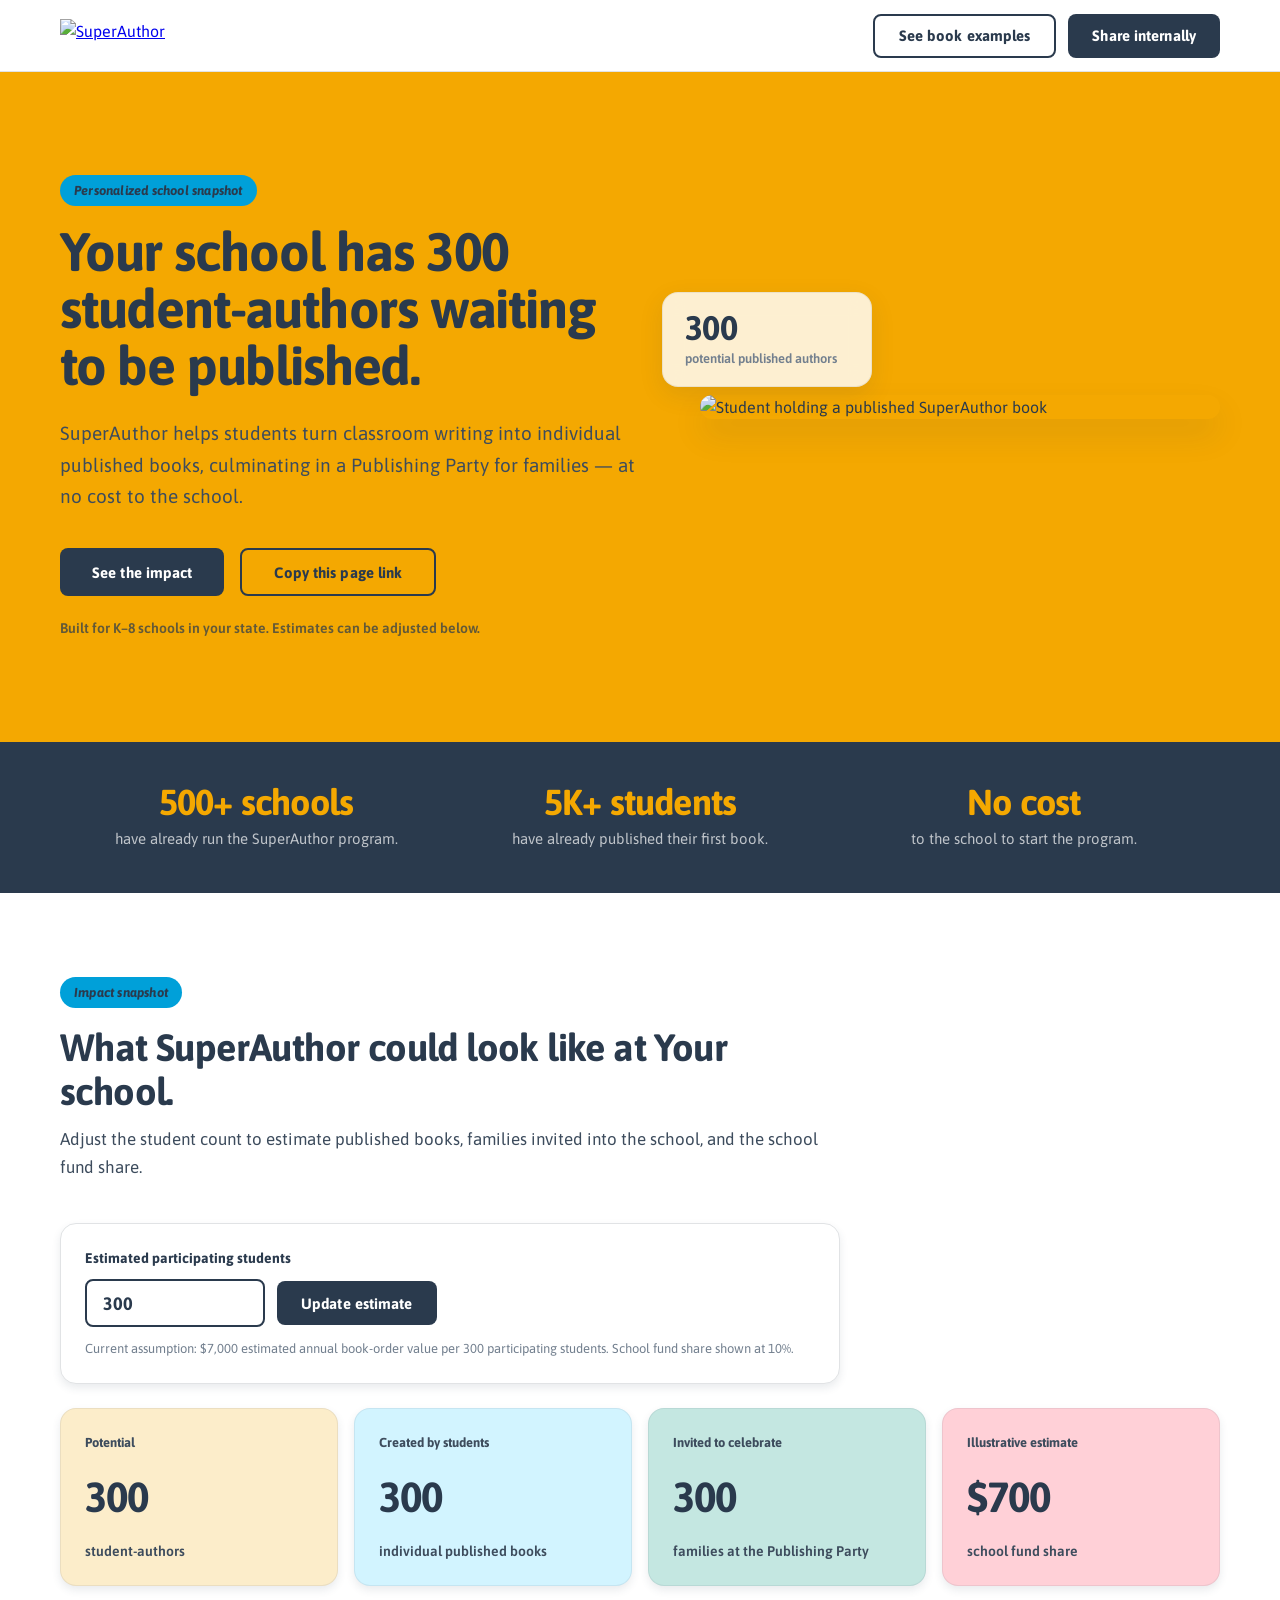
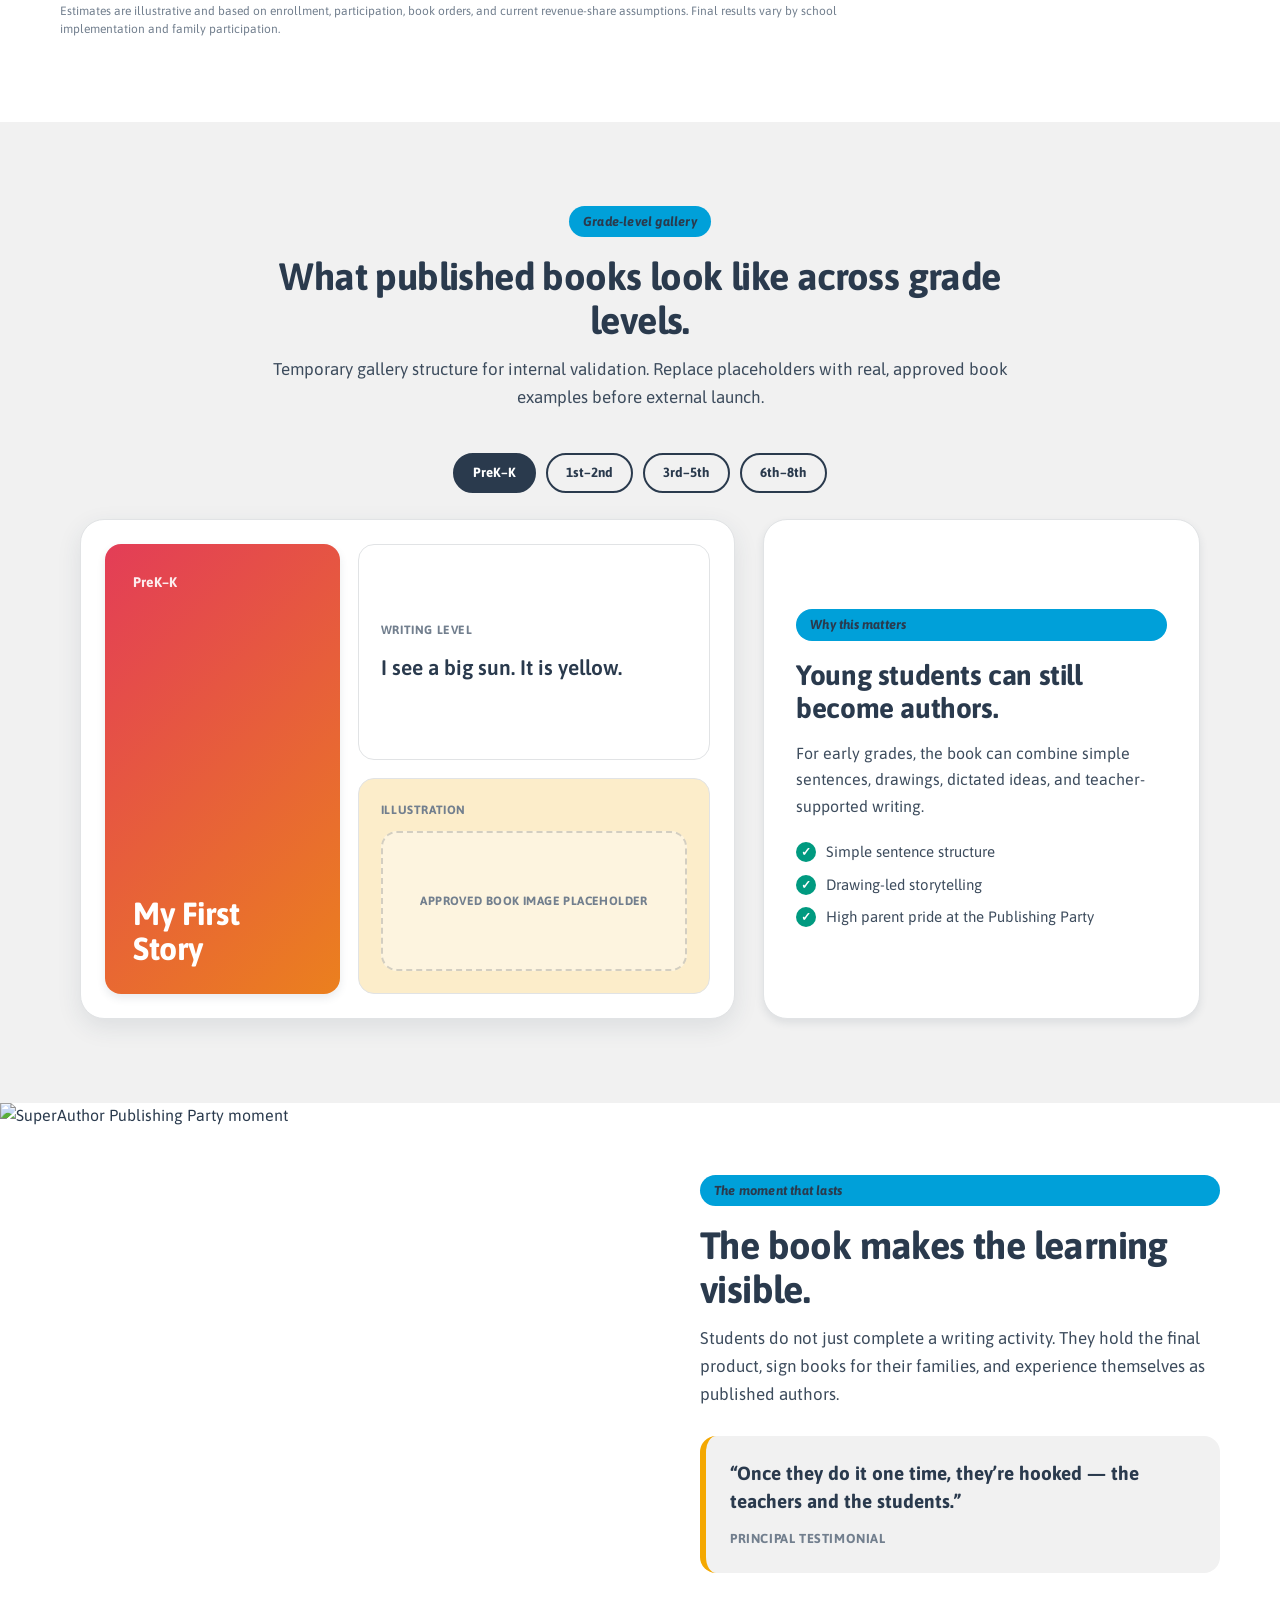
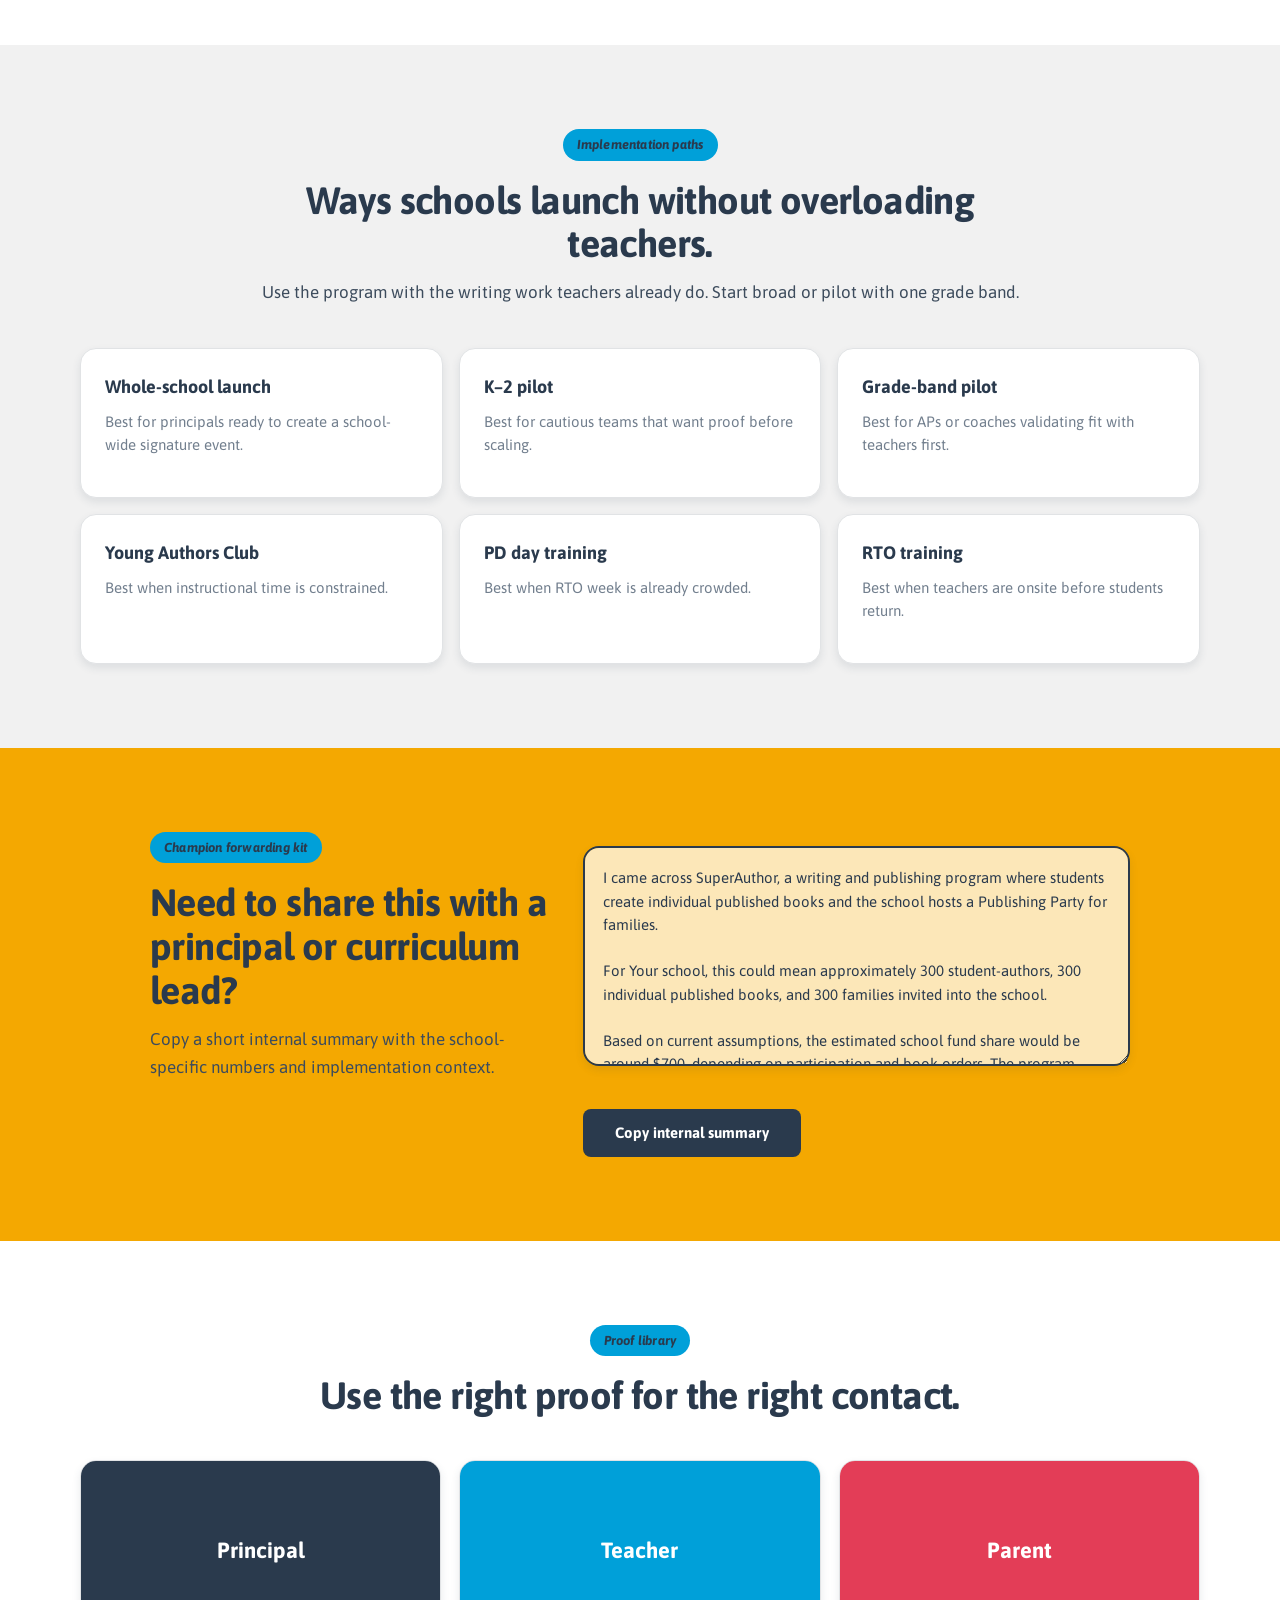
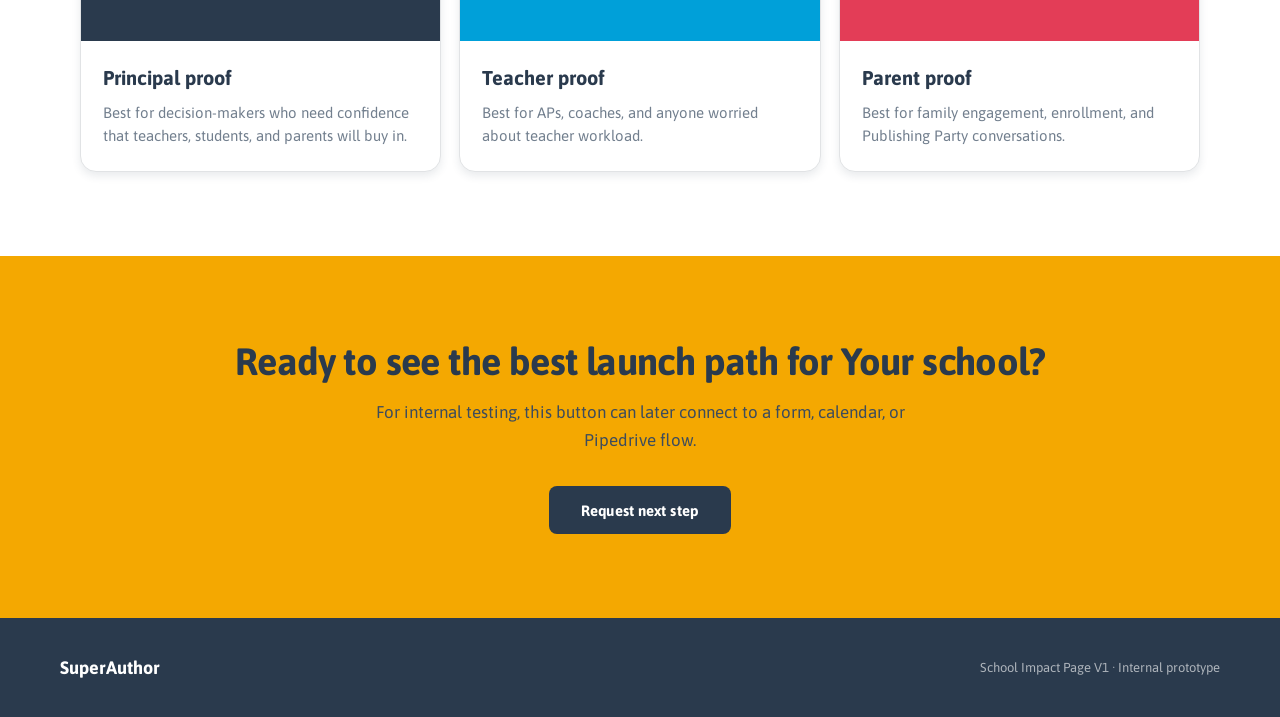
==== index.html @ 6a80d80e "Add files via upload" ====
<!DOCTYPE html>
<html lang="en">
<head>
  <meta charset="UTF-8" />
  <meta name="viewport" content="width=device-width, initial-scale=1.0" />
  <title>SuperAuthor School Impact Page</title>
  <meta name="description" content="A personalized SuperAuthor impact snapshot for schools." />
  <link rel="preconnect" href="https://fonts.googleapis.com">
  <link rel="preconnect" href="https://fonts.gstatic.com" crossorigin>
  <link href="https://fonts.googleapis.com/css2?family=Asap:ital,wght@0,400;0,500;0,600;0,700;1,600&display=swap" rel="stylesheet">
  <link rel="stylesheet" href="styles.css" />
</head>
<body>
  <header class="nav">
    <a class="nav-brand" href="https://superauthor.com" aria-label="SuperAuthor home">
      <img class="nav-logo" src="https://superauthor.com/wp-content/themes/superauthor-site/assets/images/logo-header.svg" alt="SuperAuthor" />
    </a>
    <div class="nav-actions">
      <button class="btn btn-secondary" type="button" data-scroll-target="#grade-gallery">See book examples</button>
      <button class="btn btn-primary" type="button" data-scroll-target="#copy-summary">Share internally</button>
    </div>
  </header>

  <main>
    <section class="hero hero-yellow">
      <div class="hero-copy">
        <div class="eyebrow">Personalized school snapshot</div>
        <h1><span data-school-name>Your school</span> has <span data-student-authors>300</span> student-authors waiting to be published.</h1>
        <p class="hero-sub">SuperAuthor helps students turn classroom writing into individual published books, culminating in a Publishing Party for families — at no cost to the school.</p>
        <div class="hero-ctas">
          <button class="btn btn-primary btn-large" type="button" data-scroll-target="#impact">See the impact</button>
          <button class="btn btn-secondary btn-large" type="button" data-copy-link>Copy this page link</button>
        </div>
        <p class="microcopy">Built for <span data-grade-band>K–8</span> schools in <span data-state>your state</span>. Estimates can be adjusted below.</p>
      </div>
      <div class="hero-visual">
        <img src="https://superauthor.com/wp-content/uploads/2026/04/image_hero_tlp1.png" alt="Student holding a published SuperAuthor book" />
        <div class="floating-card">
          <span class="floating-number" data-student-authors>300</span>
          <span class="floating-label">potential published authors</span>
        </div>
      </div>
    </section>

    <section class="band-dark">
      <div class="band-grid">
        <div>
          <div class="band-number">500+ schools</div>
          <p>have already run the SuperAuthor program.</p>
        </div>
        <div>
          <div class="band-number">5K+ students</div>
          <p>have already published their first book.</p>
        </div>
        <div>
          <div class="band-number">No cost</div>
          <p>to the school to start the program.</p>
        </div>
      </div>
    </section>

    <section id="impact" class="section section-white">
      <div class="section-head">
        <div class="eyebrow">Impact snapshot</div>
        <h2>What SuperAuthor could look like at <span data-school-name>Your school</span>.</h2>
        <p>Adjust the student count to estimate published books, families invited into the school, and the school fund share.</p>
      </div>

      <div class="calculator-panel">
        <label for="studentsInput">Estimated participating students</label>
        <div class="input-row">
          <input id="studentsInput" type="number" min="1" max="5000" step="1" value="300" inputmode="numeric" />
          <button class="btn btn-primary" type="button" data-recalculate>Update estimate</button>
        </div>
        <p class="assumption">Current assumption: $7,000 estimated annual book-order value per 300 participating students. School fund share shown at 10%.</p>
      </div>

      <div class="impact-grid">
        <article class="metric-card metric-yellow">
          <span class="metric-kicker">Potential</span>
          <strong data-student-authors>300</strong>
          <span>student-authors</span>
        </article>
        <article class="metric-card metric-blue">
          <span class="metric-kicker">Created by students</span>
          <strong data-books-created>300</strong>
          <span>individual published books</span>
        </article>
        <article class="metric-card metric-green">
          <span class="metric-kicker">Invited to celebrate</span>
          <strong data-families>300</strong>
          <span>families at the Publishing Party</span>
        </article>
        <article class="metric-card metric-pink">
          <span class="metric-kicker">Illustrative estimate</span>
          <strong data-school-share>$700</strong>
          <span>school fund share</span>
        </article>
      </div>

      <p class="disclaimer">Estimates are illustrative and based on enrollment, participation, book orders, and current revenue-share assumptions. Final results vary by school implementation and family participation.</p>
    </section>

    <section id="grade-gallery" class="section section-grey">
      <div class="section-head narrow">
        <div class="eyebrow">Grade-level gallery</div>
        <h2>What published books look like across grade levels.</h2>
        <p>Temporary gallery structure for internal validation. Replace placeholders with real, approved book examples before external launch.</p>
      </div>

      <div class="gallery-tabs" role="tablist" aria-label="Book examples by grade band">
        <button class="tab is-active" type="button" data-grade-tab="prek">PreK–K</button>
        <button class="tab" type="button" data-grade-tab="g12">1st–2nd</button>
        <button class="tab" type="button" data-grade-tab="g35">3rd–5th</button>
        <button class="tab" type="button" data-grade-tab="g68">6th–8th</button>
      </div>

      <div class="book-stage">
        <div class="book-preview">
          <div class="book-cover" data-book-cover>
            <span data-book-grade>PreK–K</span>
            <strong data-book-title>My First Story</strong>
          </div>
          <div class="book-pages">
            <div class="book-page">
              <span class="page-label">Writing level</span>
              <p data-book-copy>I see a big sun. It is yellow.</p>
            </div>
            <div class="book-page illustration-page">
              <span class="page-label">Illustration</span>
              <div class="drawing-placeholder"></div>
            </div>
          </div>
        </div>
        <div class="book-notes">
          <div class="eyebrow">Why this matters</div>
          <h3 data-book-heading>Young students can still become authors.</h3>
          <p data-book-description>For early grades, the book can combine simple sentences, drawings, dictated ideas, and teacher-supported writing.</p>
          <ul class="check-list" data-book-bullets>
            <li>Simple sentence structure</li>
            <li>Drawing-led storytelling</li>
            <li>High parent pride at the Publishing Party</li>
          </ul>
        </div>
      </div>
    </section>

    <section class="section section-white split-proof">
      <div class="proof-image">
        <img src="https://superauthor.com/wp-content/uploads/2026/04/image_section_the-moment-that-lasts_t-lp1.png" alt="SuperAuthor Publishing Party moment" />
      </div>
      <div class="proof-copy">
        <div class="eyebrow">The moment that lasts</div>
        <h2>The book makes the learning visible.</h2>
        <p>Students do not just complete a writing activity. They hold the final product, sign books for their families, and experience themselves as published authors.</p>
        <div class="quote-card">
          <p>“Once they do it one time, they’re hooked — the teachers and the students.”</p>
          <span>Principal testimonial</span>
        </div>
      </div>
    </section>

    <section class="section section-grey">
      <div class="section-head narrow">
        <div class="eyebrow">Implementation paths</div>
        <h2>Ways schools launch without overloading teachers.</h2>
        <p>Use the program with the writing work teachers already do. Start broad or pilot with one grade band.</p>
      </div>
      <div class="path-grid">
        <article class="path-card">
          <strong>Whole-school launch</strong>
          <p>Best for principals ready to create a school-wide signature event.</p>
        </article>
        <article class="path-card">
          <strong>K–2 pilot</strong>
          <p>Best for cautious teams that want proof before scaling.</p>
        </article>
        <article class="path-card">
          <strong>Grade-band pilot</strong>
          <p>Best for APs or coaches validating fit with teachers first.</p>
        </article>
        <article class="path-card">
          <strong>Young Authors Club</strong>
          <p>Best when instructional time is constrained.</p>
        </article>
        <article class="path-card">
          <strong>PD day training</strong>
          <p>Best when RTO week is already crowded.</p>
        </article>
        <article class="path-card">
          <strong>RTO training</strong>
          <p>Best when teachers are onsite before students return.</p>
        </article>
      </div>
    </section>

    <section id="copy-summary" class="section section-yellow">
      <div class="copy-box">
        <div>
          <div class="eyebrow eyebrow-blue">Champion forwarding kit</div>
          <h2>Need to share this with a principal or curriculum lead?</h2>
          <p>Copy a short internal summary with the school-specific numbers and implementation context.</p>
        </div>
        <textarea id="summaryText" readonly></textarea>
        <div class="copy-actions">
          <button class="btn btn-primary btn-large" type="button" data-copy-summary>Copy internal summary</button>
          <span class="copy-feedback" aria-live="polite"></span>
        </div>
      </div>
    </section>

    <section class="section section-white proof-library">
      <div class="section-head narrow">
        <div class="eyebrow">Proof library</div>
        <h2>Use the right proof for the right contact.</h2>
      </div>
      <div class="proof-grid">
        <article class="proof-card">
          <div class="video-placeholder principal">Principal</div>
          <h3>Principal proof</h3>
          <p>Best for decision-makers who need confidence that teachers, students, and parents will buy in.</p>
        </article>
        <article class="proof-card">
          <div class="video-placeholder teacher">Teacher</div>
          <h3>Teacher proof</h3>
          <p>Best for APs, coaches, and anyone worried about teacher workload.</p>
        </article>
        <article class="proof-card">
          <div class="video-placeholder parent">Parent</div>
          <h3>Parent proof</h3>
          <p>Best for family engagement, enrollment, and Publishing Party conversations.</p>
        </article>
      </div>
    </section>

    <section class="final-cta">
      <h2>Ready to see the best launch path for <span data-school-name>your school</span>?</h2>
      <p>For internal testing, this button can later connect to a form, calendar, or Pipedrive flow.</p>
      <button class="btn btn-primary btn-large" type="button" data-placeholder-cta>Request next step</button>
    </section>
  </main>

  <footer class="footer">
    <span>SuperAuthor</span>
    <span>School Impact Page V1 · Internal prototype</span>
  </footer>

  <script src="script.js"></script>
</body>
</html>
---- styles.css ----
:root{
  --yellow:#F4A801;
  --yellow-ds:#F7AB00;
  --yellow-100:#FCEDCA;
  --blue:#00A0D9;
  --blue-ds:#00A3DE;
  --blue-100:#D2F4FF;
  --pink:#E33D57;
  --pink-100:#FFD0D7;
  --orange:#EB801E;
  --orange-100:#FFE4CC;
  --green:#009A80;
  --green-100:#C4E7E1;
  --ink:#2A3A4D;
  --ink-900:#3D4C5D;
  --muted:#727F8E;
  --line:#E1E3E5;
  --soft:#F1F1F1;
  --white:#FFFFFF;
  --shadow-1:0 4px 8px rgba(42,58,77,.10);
  --shadow-2:0 8px 24px rgba(42,58,77,.10);
  --shadow-3:0 16px 32px rgba(42,58,77,.10);
  --radius-sm:8px;
  --radius-md:16px;
  --radius-lg:24px;
}

*{box-sizing:border-box;margin:0;padding:0}
html{scroll-behavior:smooth}
body{font-family:'Asap',sans-serif;color:var(--ink);background:var(--white);line-height:1.5}
button,input,textarea{font-family:inherit}
img{max-width:100%;display:block}

.nav{height:72px;background:var(--white);border-bottom:1px solid var(--line);display:flex;align-items:center;justify-content:space-between;padding:0 60px;position:sticky;top:0;z-index:50}
.nav-logo{height:34px;width:auto}
.nav-actions{display:flex;gap:12px;align-items:center}

.btn{height:44px;padding:0 24px;border-radius:var(--radius-sm);border:none;font-size:15px;font-weight:700;cursor:pointer;transition:.16s ease;white-space:nowrap;letter-spacing:.1px}
.btn-primary{background:var(--ink);color:var(--white)}
.btn-primary:hover{background:var(--ink-900);transform:translateY(-1px)}
.btn-secondary{background:transparent;color:var(--ink);border:2px solid var(--ink)}
.btn-secondary:hover{background:rgba(42,58,77,.08);transform:translateY(-1px)}
.btn-large{height:48px;padding:0 32px}

.hero{min-height:670px;display:grid;grid-template-columns:1.05fr .95fr;align-items:center;gap:40px;padding:72px 60px;position:relative;overflow:hidden}
.hero-yellow{background:var(--yellow)}
.hero-copy{max-width:680px;position:relative;z-index:2}
.eyebrow{display:inline-block;background:var(--blue);color:var(--ink);padding:6px 14px;border-radius:999px;font-style:italic;font-weight:700;font-size:13px;letter-spacing:.2px;margin-bottom:18px}
.eyebrow-blue{background:var(--blue)}
.hero h1{font-size:54px;font-weight:700;line-height:1.05;letter-spacing:-1.2px;margin-bottom:24px;max-width:720px}
.hero-sub{font-size:19px;line-height:1.65;color:var(--ink-900);max-width:600px;margin-bottom:36px}
.hero-ctas{display:flex;gap:16px;flex-wrap:wrap;margin-bottom:22px}
.microcopy{font-size:14px;color:rgba(42,58,77,.72);font-weight:600}
.hero-visual{position:relative;justify-self:end;width:100%;max-width:520px}
.hero-visual img{border-radius:var(--radius-lg);box-shadow:var(--shadow-3);object-fit:cover;width:100%;max-height:560px}
.floating-card{position:absolute;left:-38px;bottom:32px;background:rgba(255,255,255,.82);backdrop-filter:blur(10px);border:1px solid rgba(42,58,77,.08);box-shadow:var(--shadow-2);border-radius:var(--radius-md);padding:18px 22px;display:flex;flex-direction:column;min-width:210px}
.floating-number{font-size:34px;line-height:1;font-weight:700;color:var(--ink);letter-spacing:-.6px}
.floating-label{font-size:13px;font-weight:600;color:var(--muted);margin-top:4px}

.band-dark{background:var(--ink);padding:42px 60px;color:var(--white)}
.band-grid{display:grid;grid-template-columns:repeat(3,1fr);gap:32px;max-width:1120px;margin:0 auto;text-align:center}
.band-number{font-size:36px;line-height:1;font-weight:700;color:var(--yellow);letter-spacing:-.8px;margin-bottom:8px}
.band-grid p{color:rgba(255,255,255,.7);font-size:15px}

.section{padding:84px 60px}
.section-white{background:var(--white)}
.section-grey{background:var(--soft)}
.section-yellow{background:var(--yellow)}
.section-head{max-width:760px;margin-bottom:42px}
.section-head.narrow{text-align:center;margin:0 auto 42px}
.section-head h2,.proof-copy h2,.copy-box h2,.final-cta h2{font-size:38px;line-height:1.15;letter-spacing:-.6px;color:var(--ink);margin-bottom:12px}
.section-head p,.proof-copy p,.copy-box p,.final-cta p{font-size:17px;line-height:1.65;color:var(--ink-900)}

.calculator-panel{background:var(--white);border:1px solid var(--line);border-radius:var(--radius-md);box-shadow:var(--shadow-1);padding:24px;margin-bottom:24px;max-width:780px}
.calculator-panel label{font-weight:700;font-size:14px;color:var(--ink);display:block;margin-bottom:10px}
.input-row{display:flex;gap:12px;align-items:center;flex-wrap:wrap}
.input-row input{height:48px;border:2px solid var(--ink);border-radius:var(--radius-sm);font-size:18px;font-weight:700;color:var(--ink);padding:0 16px;width:180px;background:var(--white)}
.assumption{font-size:13px;color:var(--muted);margin-top:12px;line-height:1.5}

.impact-grid{display:grid;grid-template-columns:repeat(4,1fr);gap:16px}
.metric-card{border-radius:var(--radius-md);padding:24px;min-height:178px;display:flex;flex-direction:column;justify-content:space-between;box-shadow:var(--shadow-1);border:1px solid rgba(42,58,77,.08)}
.metric-yellow{background:var(--yellow-100)}
.metric-blue{background:var(--blue-100)}
.metric-green{background:var(--green-100)}
.metric-pink{background:var(--pink-100)}
.metric-kicker{font-size:13px;color:var(--ink-900);font-weight:700}
.metric-card strong{font-size:42px;line-height:1;font-weight:700;color:var(--ink);letter-spacing:-1px}
.metric-card span:last-child{font-size:14px;color:var(--ink-900);font-weight:600;line-height:1.35}
.disclaimer{font-size:12px;color:var(--muted);margin-top:16px;max-width:820px;line-height:1.5}

.gallery-tabs{display:flex;justify-content:center;gap:10px;flex-wrap:wrap;margin-bottom:26px}
.tab{height:40px;border-radius:999px;border:2px solid var(--ink);background:transparent;color:var(--ink);padding:0 18px;font-weight:700;cursor:pointer;transition:.16s ease}
.tab.is-active,.tab:hover{background:var(--ink);color:var(--white)}
.book-stage{display:grid;grid-template-columns:1.2fr .8fr;gap:28px;max-width:1120px;margin:0 auto;align-items:stretch}
.book-preview{background:var(--white);border:1px solid var(--line);border-radius:var(--radius-lg);box-shadow:var(--shadow-2);padding:24px;display:grid;grid-template-columns:.8fr 1.2fr;gap:18px;min-height:420px}
.book-cover{border-radius:var(--radius-md);background:linear-gradient(135deg,var(--pink),var(--orange));color:var(--white);padding:28px;display:flex;flex-direction:column;justify-content:space-between;box-shadow:var(--shadow-1);min-height:360px}
.book-cover span{font-weight:700;font-size:14px;opacity:.9}
.book-cover strong{font-size:32px;line-height:1.1;letter-spacing:-.5px;max-width:180px}
.book-pages{display:grid;grid-template-rows:1fr 1fr;gap:18px}
.book-page{border:1px solid var(--line);border-radius:var(--radius-md);padding:22px;background:#fff;display:flex;flex-direction:column;justify-content:center}
.page-label{font-size:12px;font-weight:700;color:var(--muted);text-transform:uppercase;letter-spacing:.6px;margin-bottom:12px}
.book-page p{font-size:21px;line-height:1.55;color:var(--ink);font-weight:600}
.illustration-page{background:var(--yellow-100)}
.drawing-placeholder{height:140px;border:2px dashed rgba(42,58,77,.2);border-radius:var(--radius-md);background:rgba(255,255,255,.4);position:relative}
.drawing-placeholder::before{content:"approved book image placeholder";position:absolute;inset:0;display:flex;align-items:center;justify-content:center;text-align:center;color:var(--muted);font-size:12px;font-weight:700;text-transform:uppercase;letter-spacing:.4px}
.book-notes{background:var(--white);border:1px solid var(--line);border-radius:var(--radius-lg);box-shadow:var(--shadow-1);padding:32px;display:flex;flex-direction:column;justify-content:center}
.book-notes h3{font-size:28px;line-height:1.2;margin-bottom:14px;color:var(--ink);letter-spacing:-.4px}
.book-notes p{font-size:16px;color:var(--ink-900);line-height:1.65;margin-bottom:22px}
.check-list{list-style:none;display:flex;flex-direction:column;gap:10px}
.check-list li{font-size:15px;color:var(--ink-900);display:flex;gap:10px;align-items:flex-start}
.check-list li::before{content:"✓";width:20px;height:20px;border-radius:50%;background:var(--green);color:var(--white);display:inline-flex;align-items:center;justify-content:center;font-size:12px;font-weight:700;flex:0 0 20px;margin-top:1px}

.split-proof{display:grid;grid-template-columns:1fr 1fr;gap:0;padding:0;align-items:stretch}
.proof-image img{height:100%;width:100%;object-fit:cover;min-height:460px}
.proof-copy{padding:72px 60px;display:flex;flex-direction:column;justify-content:center;background:var(--white)}
.quote-card{margin-top:28px;background:var(--soft);border-left:6px solid var(--yellow);border-radius:var(--radius-md);padding:24px}
.quote-card p{font-size:19px;font-weight:700;color:var(--ink);line-height:1.45;margin-bottom:10px}
.quote-card span{font-size:13px;color:var(--muted);font-weight:700;text-transform:uppercase;letter-spacing:.6px}

.path-grid{display:grid;grid-template-columns:repeat(3,1fr);gap:16px;max-width:1120px;margin:0 auto}
.path-card{background:var(--white);border:1px solid var(--line);border-radius:var(--radius-md);box-shadow:var(--shadow-1);padding:24px;min-height:150px}
.path-card strong{font-size:18px;color:var(--ink);display:block;margin-bottom:10px}
.path-card p{font-size:15px;color:var(--muted);line-height:1.55}

.copy-box{max-width:980px;margin:0 auto;display:grid;grid-template-columns:.85fr 1.15fr;gap:28px;align-items:center}
.copy-box textarea{width:100%;height:220px;resize:vertical;border:2px solid var(--ink);border-radius:var(--radius-md);padding:18px;font-size:15px;line-height:1.55;color:var(--ink);background:rgba(255,255,255,.72);box-shadow:var(--shadow-1)}
.copy-actions{grid-column:2;display:flex;align-items:center;gap:14px}
.copy-feedback{font-size:14px;font-weight:700;color:var(--ink)}

.proof-grid{display:grid;grid-template-columns:repeat(3,1fr);gap:18px;max-width:1120px;margin:0 auto}
.proof-card{background:var(--white);border:1px solid var(--line);border-radius:var(--radius-md);box-shadow:var(--shadow-1);overflow:hidden}
.video-placeholder{height:180px;display:flex;align-items:center;justify-content:center;font-size:22px;font-weight:700;color:var(--white)}
.video-placeholder.principal{background:var(--ink)}
.video-placeholder.teacher{background:var(--blue)}
.video-placeholder.parent{background:var(--pink)}
.proof-card h3{font-size:20px;margin:22px 22px 8px;color:var(--ink)}
.proof-card p{font-size:15px;color:var(--muted);line-height:1.55;margin:0 22px 24px}

.final-cta{text-align:center;background:var(--yellow);padding:84px 60px}
.final-cta h2{max-width:820px;margin:0 auto 14px}
.final-cta p{max-width:560px;margin:0 auto 32px}
.footer{background:var(--ink);color:var(--white);display:flex;align-items:center;justify-content:space-between;padding:36px 60px;font-size:13px;color:rgba(255,255,255,.62)}
.footer span:first-child{font-size:18px;font-weight:700;color:var(--white)}

@media (max-width:980px){
  .nav{padding:0 22px;height:auto;min-height:68px;gap:14px}
  .nav-actions{display:none}
  .hero{grid-template-columns:1fr;padding:48px 22px;gap:34px;min-height:auto}
  .hero h1{font-size:40px}
  .hero-sub{font-size:17px}
  .hero-visual{justify-self:start;max-width:none}
  .floating-card{left:16px;right:16px;bottom:16px;min-width:0}
  .band-grid,.impact-grid,.book-stage,.split-proof,.path-grid,.copy-box,.proof-grid{grid-template-columns:1fr}
  .section{padding:60px 22px}
  .section-head h2,.proof-copy h2,.copy-box h2,.final-cta h2{font-size:30px}
  .book-preview{grid-template-columns:1fr;min-height:auto}
  .book-cover{min-height:260px}
  .proof-copy{padding:56px 22px}
  .copy-actions{grid-column:1}
  .footer{padding:28px 22px;flex-direction:column;gap:8px;align-items:flex-start}
}

@media (max-width:520px){
  .hero h1{font-size:34px}
  .hero-ctas,.input-row{flex-direction:column;align-items:stretch}
  .btn,.input-row input{width:100%}
  .metric-card strong{font-size:36px}
  .book-page p{font-size:18px}
}
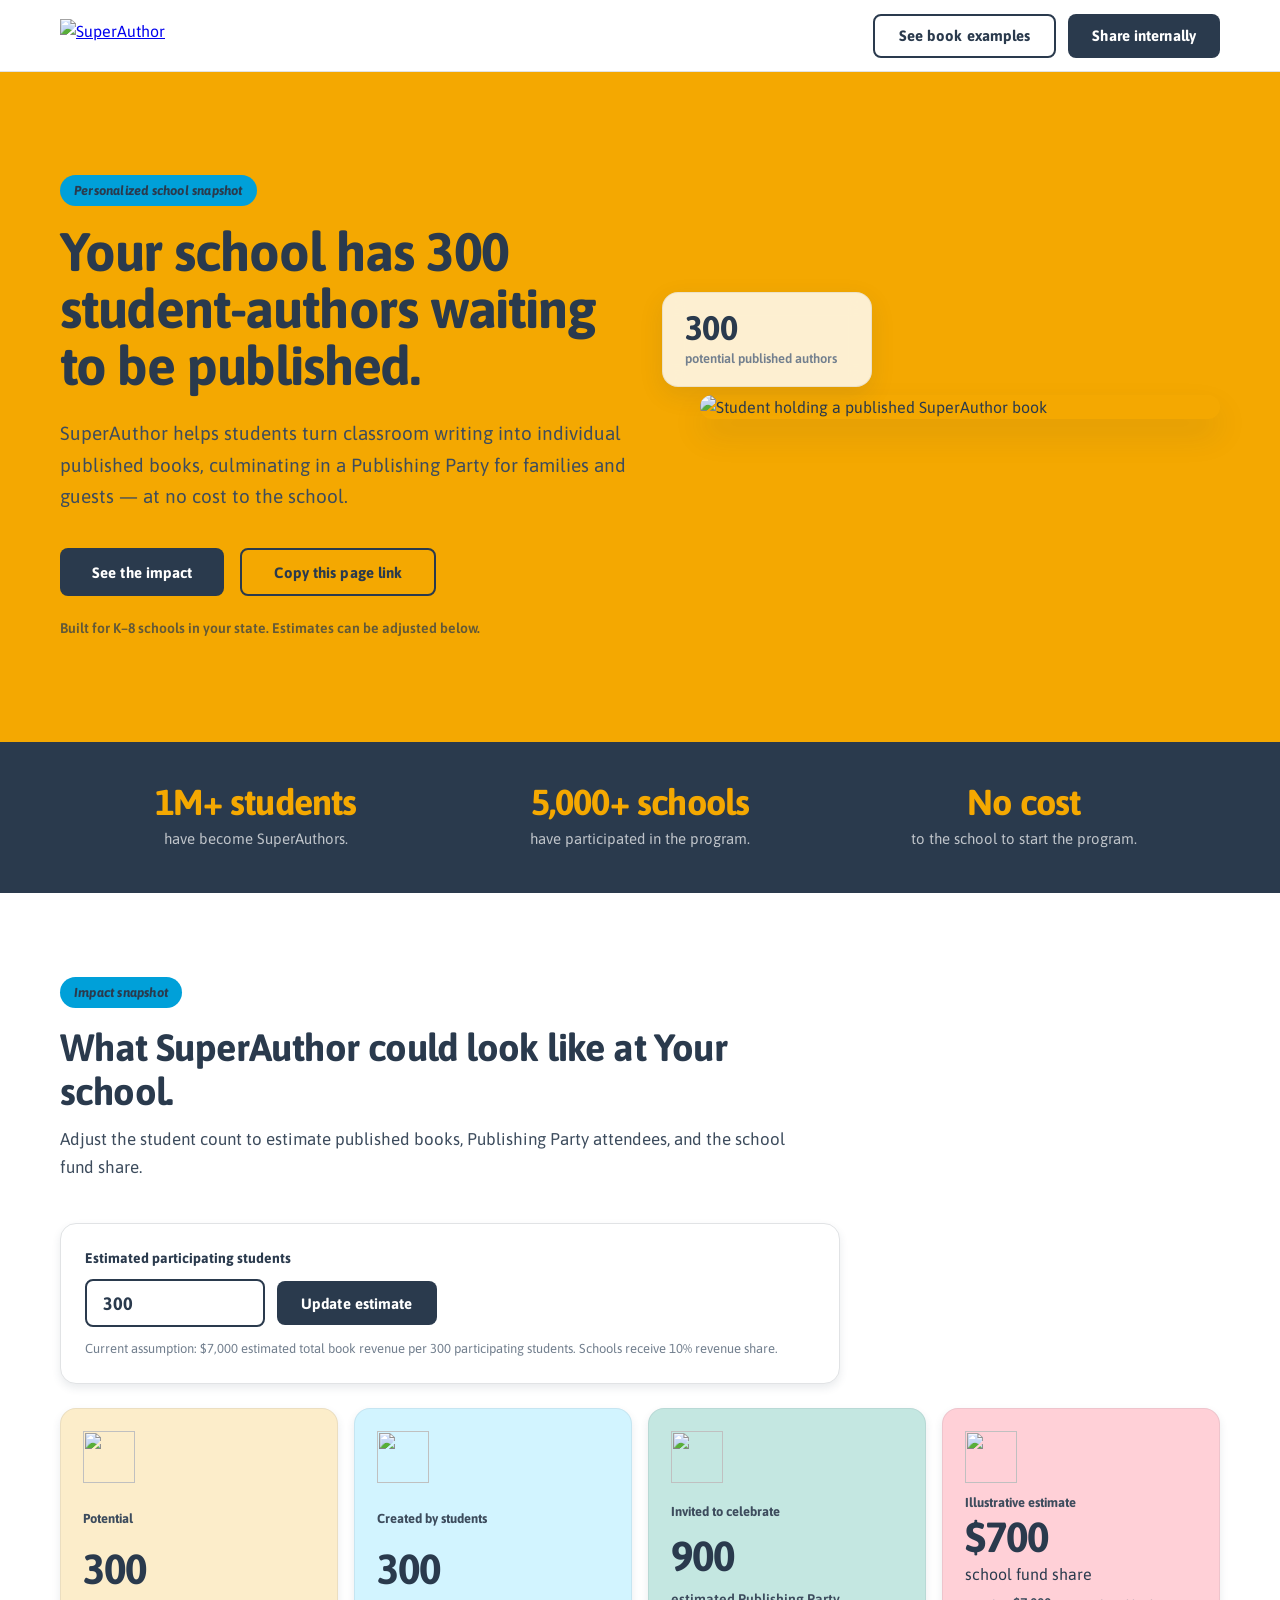
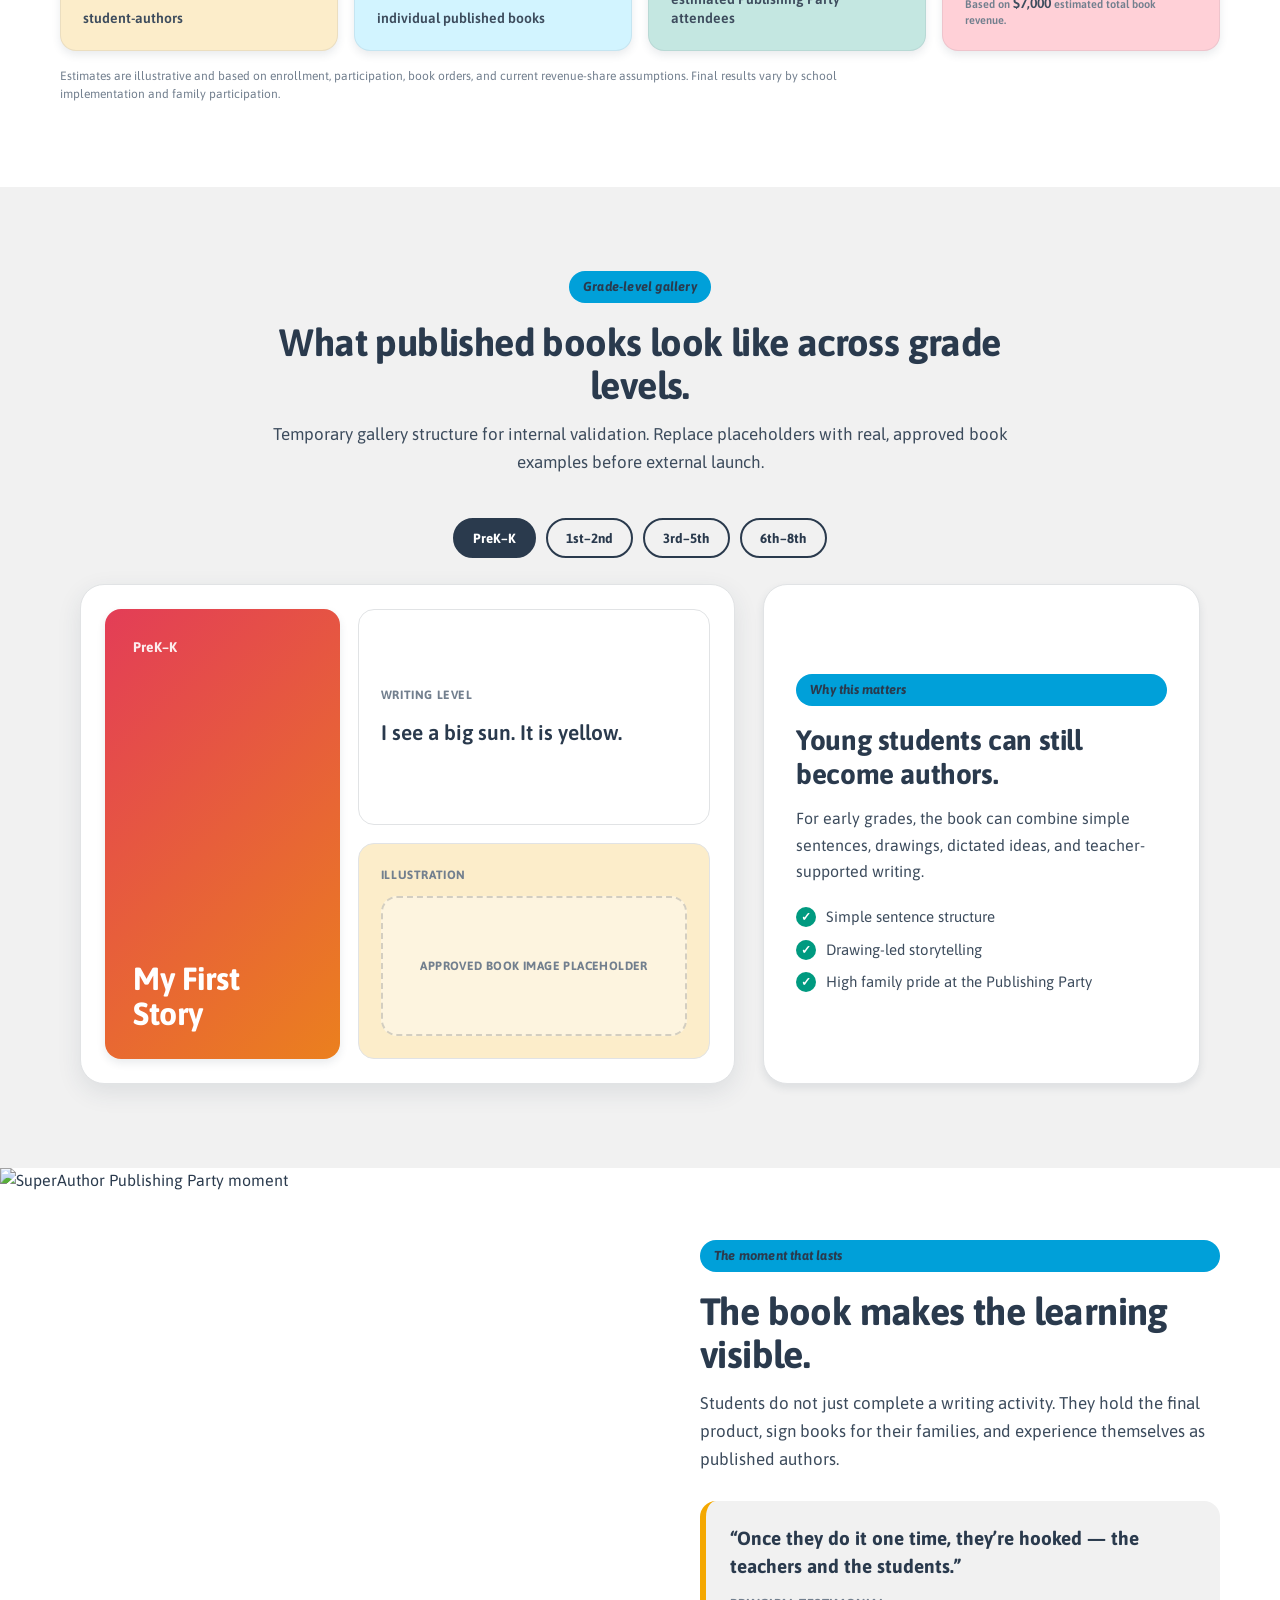
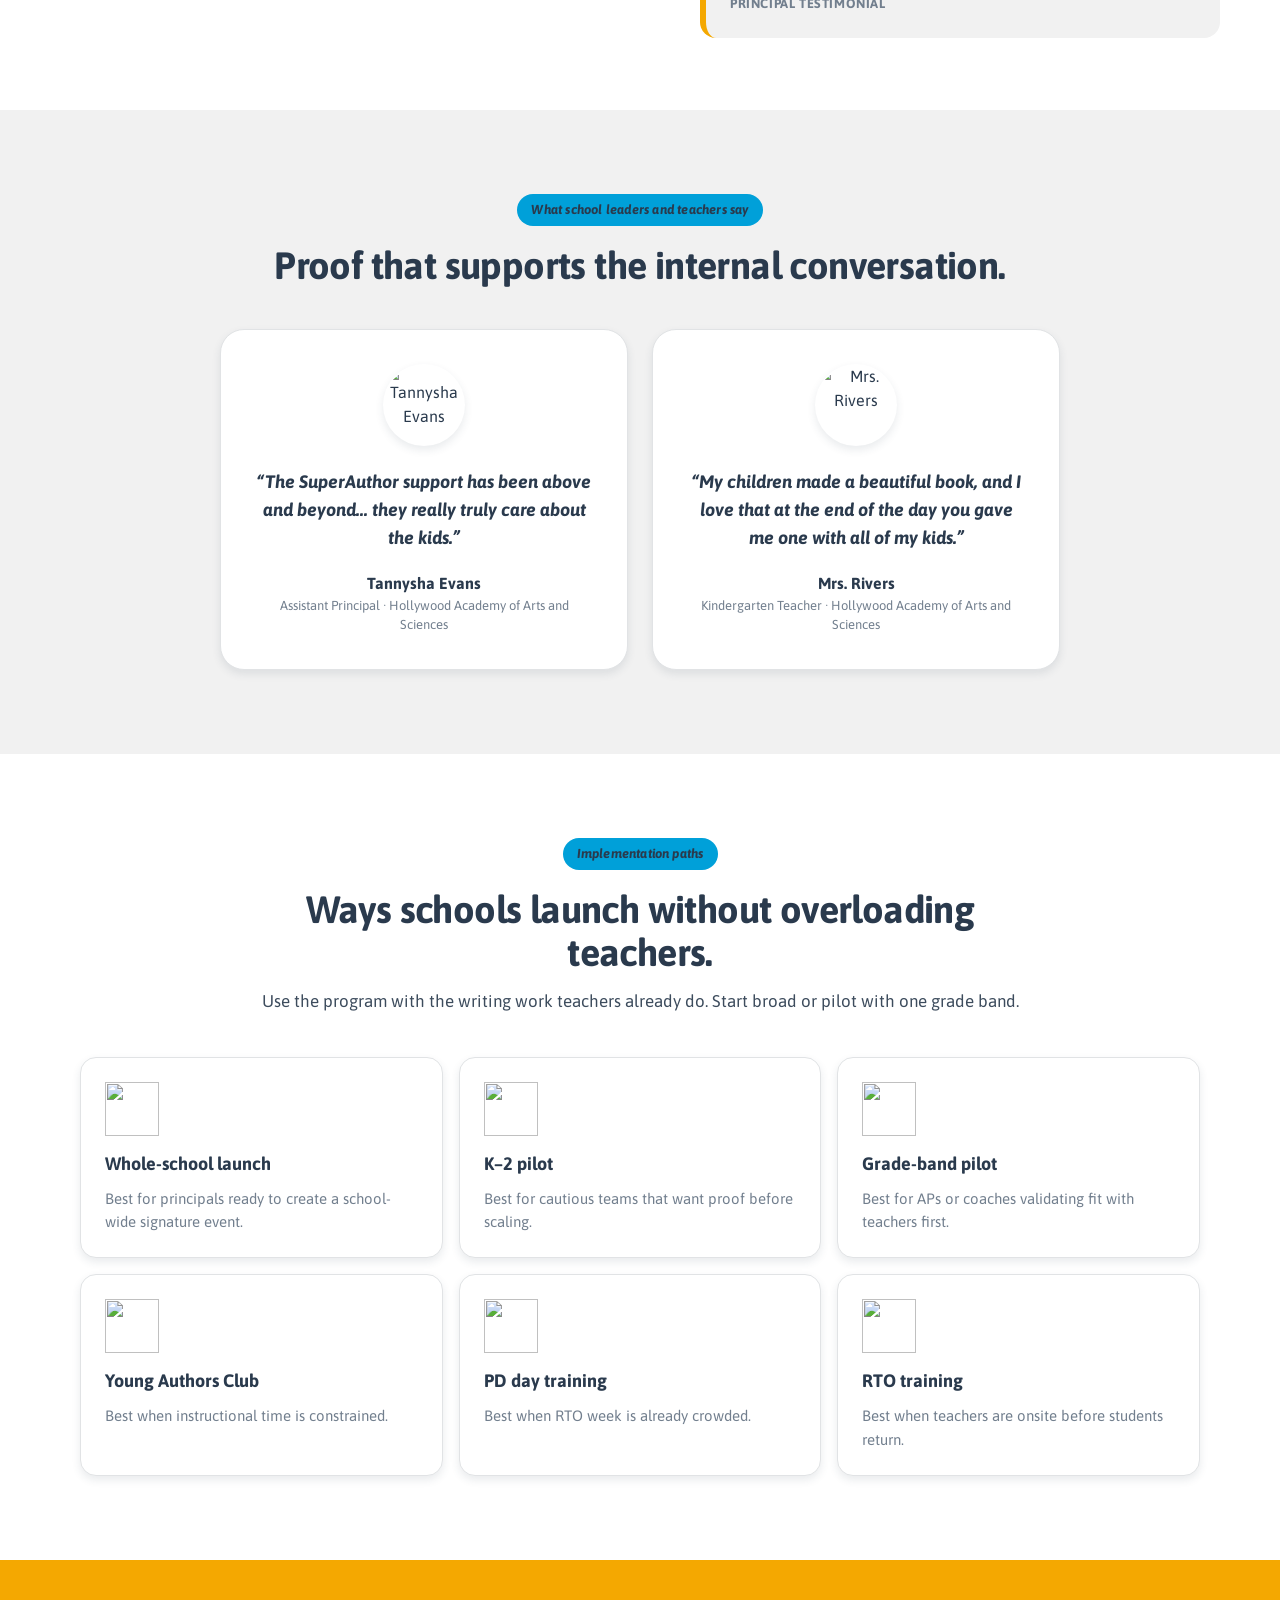
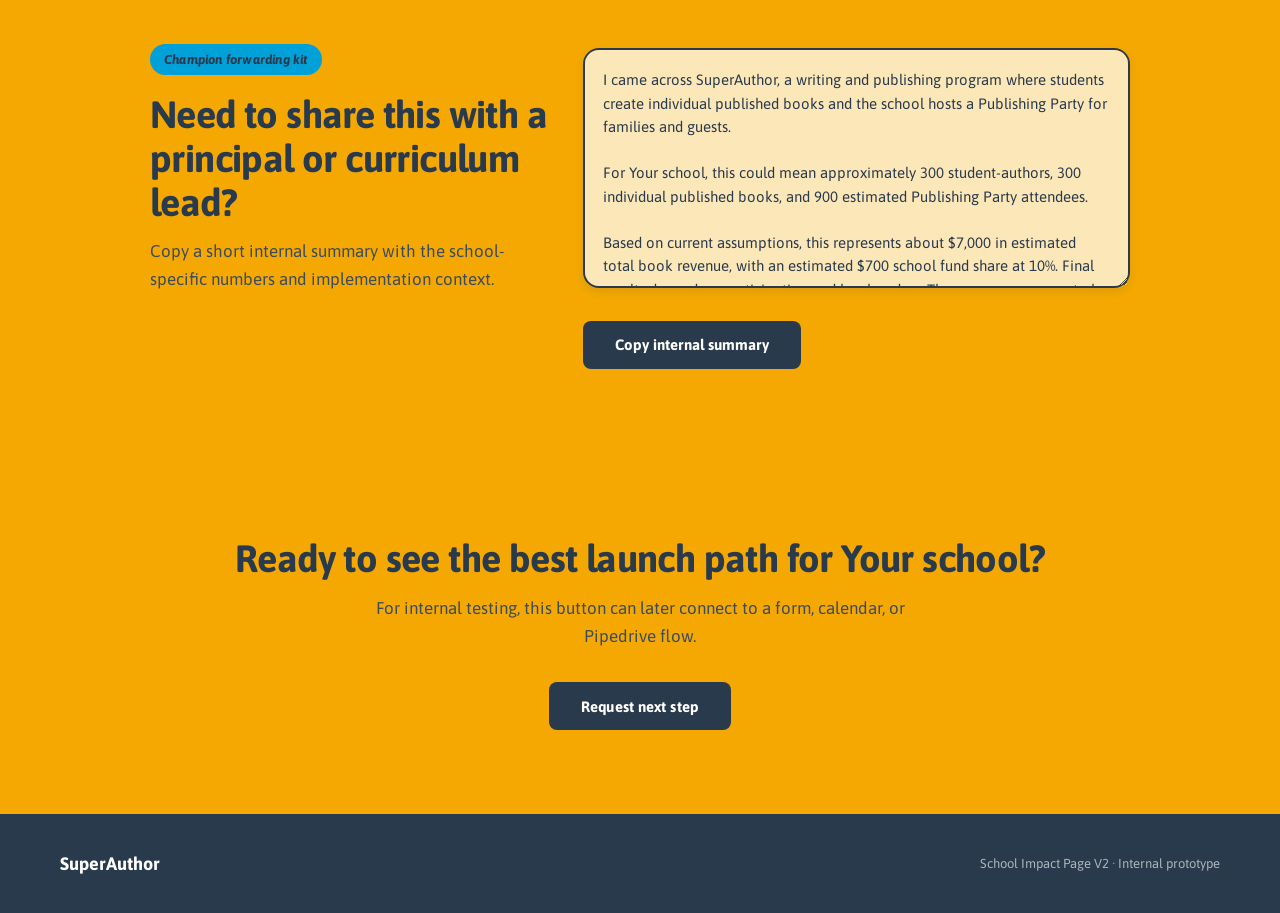
==== commit 7c782e96: "Add files via upload" ====
--- a/index.html
+++ b/index.html
@@ -26,7 +26,7 @@
       <div class="hero-copy">
         <div class="eyebrow">Personalized school snapshot</div>
         <h1><span data-school-name>Your school</span> has <span data-student-authors>300</span> student-authors waiting to be published.</h1>
-        <p class="hero-sub">SuperAuthor helps students turn classroom writing into individual published books, culminating in a Publishing Party for families — at no cost to the school.</p>
+        <p class="hero-sub">SuperAuthor helps students turn classroom writing into individual published books, culminating in a Publishing Party for families and guests — at no cost to the school.</p>
         <div class="hero-ctas">
           <button class="btn btn-primary btn-large" type="button" data-scroll-target="#impact">See the impact</button>
           <button class="btn btn-secondary btn-large" type="button" data-copy-link>Copy this page link</button>
@@ -34,6 +34,10 @@
         <p class="microcopy">Built for <span data-grade-band>K–8</span> schools in <span data-state>your state</span>. Estimates can be adjusted below.</p>
       </div>
       <div class="hero-visual">
+        <div class="school-logo-badge" data-school-logo-badge hidden>
+          <span>School snapshot</span>
+          <img data-school-logo src="" alt="School logo" />
+        </div>
         <img src="https://superauthor.com/wp-content/uploads/2026/04/image_hero_tlp1.png" alt="Student holding a published SuperAuthor book" />
         <div class="floating-card">
           <span class="floating-number" data-student-authors>300</span>
@@ -45,12 +49,12 @@
     <section class="band-dark">
       <div class="band-grid">
         <div>
-          <div class="band-number">500+ schools</div>
-          <p>have already run the SuperAuthor program.</p>
-        </div>
-        <div>
-          <div class="band-number">5K+ students</div>
-          <p>have already published their first book.</p>
+          <div class="band-number">1M+ students</div>
+          <p>have become SuperAuthors.</p>
+        </div>
+        <div>
+          <div class="band-number">5,000+ schools</div>
+          <p>have participated in the program.</p>
         </div>
         <div>
           <div class="band-number">No cost</div>
@@ -63,7 +67,7 @@
       <div class="section-head">
         <div class="eyebrow">Impact snapshot</div>
         <h2>What SuperAuthor could look like at <span data-school-name>Your school</span>.</h2>
-        <p>Adjust the student count to estimate published books, families invited into the school, and the school fund share.</p>
+        <p>Adjust the student count to estimate published books, Publishing Party attendees, and the school fund share.</p>
       </div>
 
       <div class="calculator-panel">
@@ -72,29 +76,34 @@
           <input id="studentsInput" type="number" min="1" max="5000" step="1" value="300" inputmode="numeric" />
           <button class="btn btn-primary" type="button" data-recalculate>Update estimate</button>
         </div>
-        <p class="assumption">Current assumption: $7,000 estimated annual book-order value per 300 participating students. School fund share shown at 10%.</p>
+        <p class="assumption">Current assumption: $7,000 estimated total book revenue per 300 participating students. Schools receive 10% revenue share.</p>
       </div>
 
       <div class="impact-grid">
         <article class="metric-card metric-yellow">
+          <img class="metric-icon" src="https://www.superautor.com.br/wp-content/themes/superAutorV2/assets/images/svgs/autorAluno.svg" alt="" loading="lazy" />
           <span class="metric-kicker">Potential</span>
           <strong data-student-authors>300</strong>
           <span>student-authors</span>
         </article>
         <article class="metric-card metric-blue">
+          <img class="metric-icon" src="https://superauthor.com/wp-content/uploads/2026/04/icon_Your-school-gets-card.png" alt="" loading="lazy" />
           <span class="metric-kicker">Created by students</span>
           <strong data-books-created>300</strong>
           <span>individual published books</span>
         </article>
         <article class="metric-card metric-green">
+          <img class="metric-icon" src="https://www.superautor.com.br/wp-content/themes/superAutorV2/assets/images/svgs/eventoAutografo.svg" alt="" loading="lazy" />
           <span class="metric-kicker">Invited to celebrate</span>
-          <strong data-families>300</strong>
-          <span>families at the Publishing Party</span>
+          <strong data-attendees>900</strong>
+          <span>estimated Publishing Party attendees</span>
         </article>
         <article class="metric-card metric-pink">
+          <img class="metric-icon" src="https://superauthor.com/wp-content/uploads/2026/04/icon_we-provide-card.png" alt="" loading="lazy" />
           <span class="metric-kicker">Illustrative estimate</span>
           <strong data-school-share>$700</strong>
           <span>school fund share</span>
+          <small class="metric-note">Based on <span data-total-revenue>$7,000</span> estimated total book revenue.</small>
         </article>
       </div>
 
@@ -160,7 +169,28 @@
       </div>
     </section>
 
-    <section class="section section-grey">
+    <section class="section section-grey testimonial-section">
+      <div class="section-head narrow">
+        <div class="eyebrow">What school leaders and teachers say</div>
+        <h2>Proof that supports the internal conversation.</h2>
+      </div>
+      <div class="testimonial-grid">
+        <article class="testimonial-card">
+          <img class="testimonial-avatar" src="https://superauthor.com/wp-content/uploads/2026/05/Principal-.png" alt="Tannysha Evans" loading="lazy" />
+          <blockquote>“The SuperAuthor support has been above and beyond... they really truly care about the kids.”</blockquote>
+          <strong>Tannysha Evans</strong>
+          <span>Assistant Principal · Hollywood Academy of Arts and Sciences</span>
+        </article>
+        <article class="testimonial-card">
+          <img class="testimonial-avatar" src="https://superauthor.com/wp-content/uploads/2026/05/Teacher.png" alt="Mrs. Rivers" loading="lazy" />
+          <blockquote>“My children made a beautiful book, and I love that at the end of the day you gave me one with all of my kids.”</blockquote>
+          <strong>Mrs. Rivers</strong>
+          <span>Kindergarten Teacher · Hollywood Academy of Arts and Sciences</span>
+        </article>
+      </div>
+    </section>
+
+    <section class="section section-white">
       <div class="section-head narrow">
         <div class="eyebrow">Implementation paths</div>
         <h2>Ways schools launch without overloading teachers.</h2>
@@ -168,26 +198,32 @@
       </div>
       <div class="path-grid">
         <article class="path-card">
+          <img class="path-icon" src="https://www.superautor.com.br/wp-content/themes/superAutorV2/assets/images/svgs/menina_depoimentos.svg" alt="" loading="lazy" />
           <strong>Whole-school launch</strong>
           <p>Best for principals ready to create a school-wide signature event.</p>
         </article>
         <article class="path-card">
+          <img class="path-icon" src="https://www.superautor.com.br/wp-content/themes/superAutorV2/assets/images/svgs/autorAluno.svg" alt="" loading="lazy" />
           <strong>K–2 pilot</strong>
           <p>Best for cautious teams that want proof before scaling.</p>
         </article>
         <article class="path-card">
+          <img class="path-icon" src="https://superauthor.com/wp-content/uploads/2026/04/icon_Your-school-gets-card.png" alt="" loading="lazy" />
           <strong>Grade-band pilot</strong>
           <p>Best for APs or coaches validating fit with teachers first.</p>
         </article>
         <article class="path-card">
+          <img class="path-icon" src="https://www.superautor.com.br/wp-content/themes/superAutorV2/assets/images/svgs/eventoAutografo.svg" alt="" loading="lazy" />
           <strong>Young Authors Club</strong>
           <p>Best when instructional time is constrained.</p>
         </article>
         <article class="path-card">
+          <img class="path-icon" src="https://superauthor.com/wp-content/uploads/2026/04/icon_we-provide-card.png" alt="" loading="lazy" />
           <strong>PD day training</strong>
           <p>Best when RTO week is already crowded.</p>
         </article>
         <article class="path-card">
+          <img class="path-icon" src="https://superauthor.com/wp-content/uploads/2026/04/icon_we-provide-card.png" alt="" loading="lazy" />
           <strong>RTO training</strong>
           <p>Best when teachers are onsite before students return.</p>
         </article>
@@ -209,30 +245,6 @@
       </div>
     </section>
 
-    <section class="section section-white proof-library">
-      <div class="section-head narrow">
-        <div class="eyebrow">Proof library</div>
-        <h2>Use the right proof for the right contact.</h2>
-      </div>
-      <div class="proof-grid">
-        <article class="proof-card">
-          <div class="video-placeholder principal">Principal</div>
-          <h3>Principal proof</h3>
-          <p>Best for decision-makers who need confidence that teachers, students, and parents will buy in.</p>
-        </article>
-        <article class="proof-card">
-          <div class="video-placeholder teacher">Teacher</div>
-          <h3>Teacher proof</h3>
-          <p>Best for APs, coaches, and anyone worried about teacher workload.</p>
-        </article>
-        <article class="proof-card">
-          <div class="video-placeholder parent">Parent</div>
-          <h3>Parent proof</h3>
-          <p>Best for family engagement, enrollment, and Publishing Party conversations.</p>
-        </article>
-      </div>
-    </section>
-
     <section class="final-cta">
       <h2>Ready to see the best launch path for <span data-school-name>your school</span>?</h2>
       <p>For internal testing, this button can later connect to a form, calendar, or Pipedrive flow.</p>
@@ -242,7 +254,7 @@
 
   <footer class="footer">
     <span>SuperAuthor</span>
-    <span>School Impact Page V1 · Internal prototype</span>
+    <span>School Impact Page V2 · Internal prototype</span>
   </footer>
 
   <script src="script.js"></script>
--- a/styles.css
+++ b/styles.css
@@ -52,7 +52,11 @@
 .hero-ctas{display:flex;gap:16px;flex-wrap:wrap;margin-bottom:22px}
 .microcopy{font-size:14px;color:rgba(42,58,77,.72);font-weight:600}
 .hero-visual{position:relative;justify-self:end;width:100%;max-width:520px}
-.hero-visual img{border-radius:var(--radius-lg);box-shadow:var(--shadow-3);object-fit:cover;width:100%;max-height:560px}
+.hero-visual > img{border-radius:var(--radius-lg);box-shadow:var(--shadow-3);object-fit:cover;width:100%;max-height:560px}
+.school-logo-badge{position:absolute;top:22px;right:22px;z-index:4;background:rgba(255,255,255,.88);backdrop-filter:blur(10px);border:1px solid rgba(42,58,77,.08);box-shadow:var(--shadow-2);border-radius:var(--radius-md);padding:10px 12px;display:flex;align-items:center;gap:10px;max-width:245px}
+.school-logo-badge[hidden]{display:none}
+.school-logo-badge span{font-size:11px;font-weight:700;color:var(--muted);text-transform:uppercase;letter-spacing:.5px;white-space:nowrap}
+.school-logo-badge img{max-height:42px;max-width:132px;object-fit:contain}
 .floating-card{position:absolute;left:-38px;bottom:32px;background:rgba(255,255,255,.82);backdrop-filter:blur(10px);border:1px solid rgba(42,58,77,.08);box-shadow:var(--shadow-2);border-radius:var(--radius-md);padding:18px 22px;display:flex;flex-direction:column;min-width:210px}
 .floating-number{font-size:34px;line-height:1;font-weight:700;color:var(--ink);letter-spacing:-.6px}
 .floating-label{font-size:13px;font-weight:600;color:var(--muted);margin-top:4px}
@@ -78,14 +82,16 @@
 .assumption{font-size:13px;color:var(--muted);margin-top:12px;line-height:1.5}
 
 .impact-grid{display:grid;grid-template-columns:repeat(4,1fr);gap:16px}
-.metric-card{border-radius:var(--radius-md);padding:24px;min-height:178px;display:flex;flex-direction:column;justify-content:space-between;box-shadow:var(--shadow-1);border:1px solid rgba(42,58,77,.08)}
+.metric-card{border-radius:var(--radius-md);padding:22px;min-height:210px;display:flex;flex-direction:column;justify-content:space-between;box-shadow:var(--shadow-1);border:1px solid rgba(42,58,77,.08);position:relative;overflow:hidden}
 .metric-yellow{background:var(--yellow-100)}
 .metric-blue{background:var(--blue-100)}
 .metric-green{background:var(--green-100)}
 .metric-pink{background:var(--pink-100)}
+.metric-icon{width:52px;height:52px;object-fit:contain;margin-bottom:10px}
 .metric-kicker{font-size:13px;color:var(--ink-900);font-weight:700}
-.metric-card strong{font-size:42px;line-height:1;font-weight:700;color:var(--ink);letter-spacing:-1px}
+.metric-card strong{font-size:42px;line-height:1;font-weight:700;color:var(--ink);letter-spacing:-1px;margin:4px 0}
 .metric-card span:last-child{font-size:14px;color:var(--ink-900);font-weight:600;line-height:1.35}
+.metric-note{font-size:11px;color:var(--muted);line-height:1.35;margin-top:8px;font-weight:600}
 .disclaimer{font-size:12px;color:var(--muted);margin-top:16px;max-width:820px;line-height:1.5}
 
 .gallery-tabs{display:flex;justify-content:center;gap:10px;flex-wrap:wrap;margin-bottom:26px}
@@ -117,24 +123,23 @@
 .quote-card p{font-size:19px;font-weight:700;color:var(--ink);line-height:1.45;margin-bottom:10px}
 .quote-card span{font-size:13px;color:var(--muted);font-weight:700;text-transform:uppercase;letter-spacing:.6px}
 
+.testimonial-grid{display:grid;grid-template-columns:repeat(2,minmax(0,1fr));gap:24px;max-width:840px;margin:0 auto}
+.testimonial-card{background:#fff;border:1px solid var(--line);box-shadow:var(--shadow-1);border-radius:var(--radius-lg);padding:34px;text-align:center;display:flex;flex-direction:column;align-items:center;min-height:290px}
+.testimonial-avatar{width:82px;height:82px;border-radius:50%;object-fit:cover;box-shadow:var(--shadow-1);margin-bottom:22px}
+.testimonial-card blockquote{font-size:18px;font-weight:700;font-style:italic;color:var(--ink);line-height:1.55;max-width:390px;margin-bottom:22px}
+.testimonial-card strong{font-size:16px;color:var(--ink);line-height:1.2;margin-bottom:4px}
+.testimonial-card span{font-size:13px;color:var(--muted);line-height:1.45;max-width:320px}
+
 .path-grid{display:grid;grid-template-columns:repeat(3,1fr);gap:16px;max-width:1120px;margin:0 auto}
-.path-card{background:var(--white);border:1px solid var(--line);border-radius:var(--radius-md);box-shadow:var(--shadow-1);padding:24px;min-height:150px}
+.path-card{background:var(--white);border:1px solid var(--line);border-radius:var(--radius-md);box-shadow:var(--shadow-1);padding:24px;min-height:180px}
+.path-icon{width:54px;height:54px;object-fit:contain;margin-bottom:14px}
 .path-card strong{font-size:18px;color:var(--ink);display:block;margin-bottom:10px}
 .path-card p{font-size:15px;color:var(--muted);line-height:1.55}
 
 .copy-box{max-width:980px;margin:0 auto;display:grid;grid-template-columns:.85fr 1.15fr;gap:28px;align-items:center}
-.copy-box textarea{width:100%;height:220px;resize:vertical;border:2px solid var(--ink);border-radius:var(--radius-md);padding:18px;font-size:15px;line-height:1.55;color:var(--ink);background:rgba(255,255,255,.72);box-shadow:var(--shadow-1)}
+.copy-box textarea{width:100%;height:240px;resize:vertical;border:2px solid var(--ink);border-radius:var(--radius-md);padding:18px;font-size:15px;line-height:1.55;color:var(--ink);background:rgba(255,255,255,.72);box-shadow:var(--shadow-1)}
 .copy-actions{grid-column:2;display:flex;align-items:center;gap:14px}
 .copy-feedback{font-size:14px;font-weight:700;color:var(--ink)}
-
-.proof-grid{display:grid;grid-template-columns:repeat(3,1fr);gap:18px;max-width:1120px;margin:0 auto}
-.proof-card{background:var(--white);border:1px solid var(--line);border-radius:var(--radius-md);box-shadow:var(--shadow-1);overflow:hidden}
-.video-placeholder{height:180px;display:flex;align-items:center;justify-content:center;font-size:22px;font-weight:700;color:var(--white)}
-.video-placeholder.principal{background:var(--ink)}
-.video-placeholder.teacher{background:var(--blue)}
-.video-placeholder.parent{background:var(--pink)}
-.proof-card h3{font-size:20px;margin:22px 22px 8px;color:var(--ink)}
-.proof-card p{font-size:15px;color:var(--muted);line-height:1.55;margin:0 22px 24px}
 
 .final-cta{text-align:center;background:var(--yellow);padding:84px 60px}
 .final-cta h2{max-width:820px;margin:0 auto 14px}
@@ -149,8 +154,9 @@
   .hero h1{font-size:40px}
   .hero-sub{font-size:17px}
   .hero-visual{justify-self:start;max-width:none}
+  .school-logo-badge{top:16px;right:16px;max-width:210px}
   .floating-card{left:16px;right:16px;bottom:16px;min-width:0}
-  .band-grid,.impact-grid,.book-stage,.split-proof,.path-grid,.copy-box,.proof-grid{grid-template-columns:1fr}
+  .band-grid,.impact-grid,.book-stage,.split-proof,.path-grid,.copy-box,.testimonial-grid{grid-template-columns:1fr}
   .section{padding:60px 22px}
   .section-head h2,.proof-copy h2,.copy-box h2,.final-cta h2{font-size:30px}
   .book-preview{grid-template-columns:1fr;min-height:auto}
@@ -166,4 +172,5 @@
   .btn,.input-row input{width:100%}
   .metric-card strong{font-size:36px}
   .book-page p{font-size:18px}
+  .school-logo-badge{position:relative;top:auto;right:auto;margin-bottom:12px;max-width:100%;width:max-content}
 }
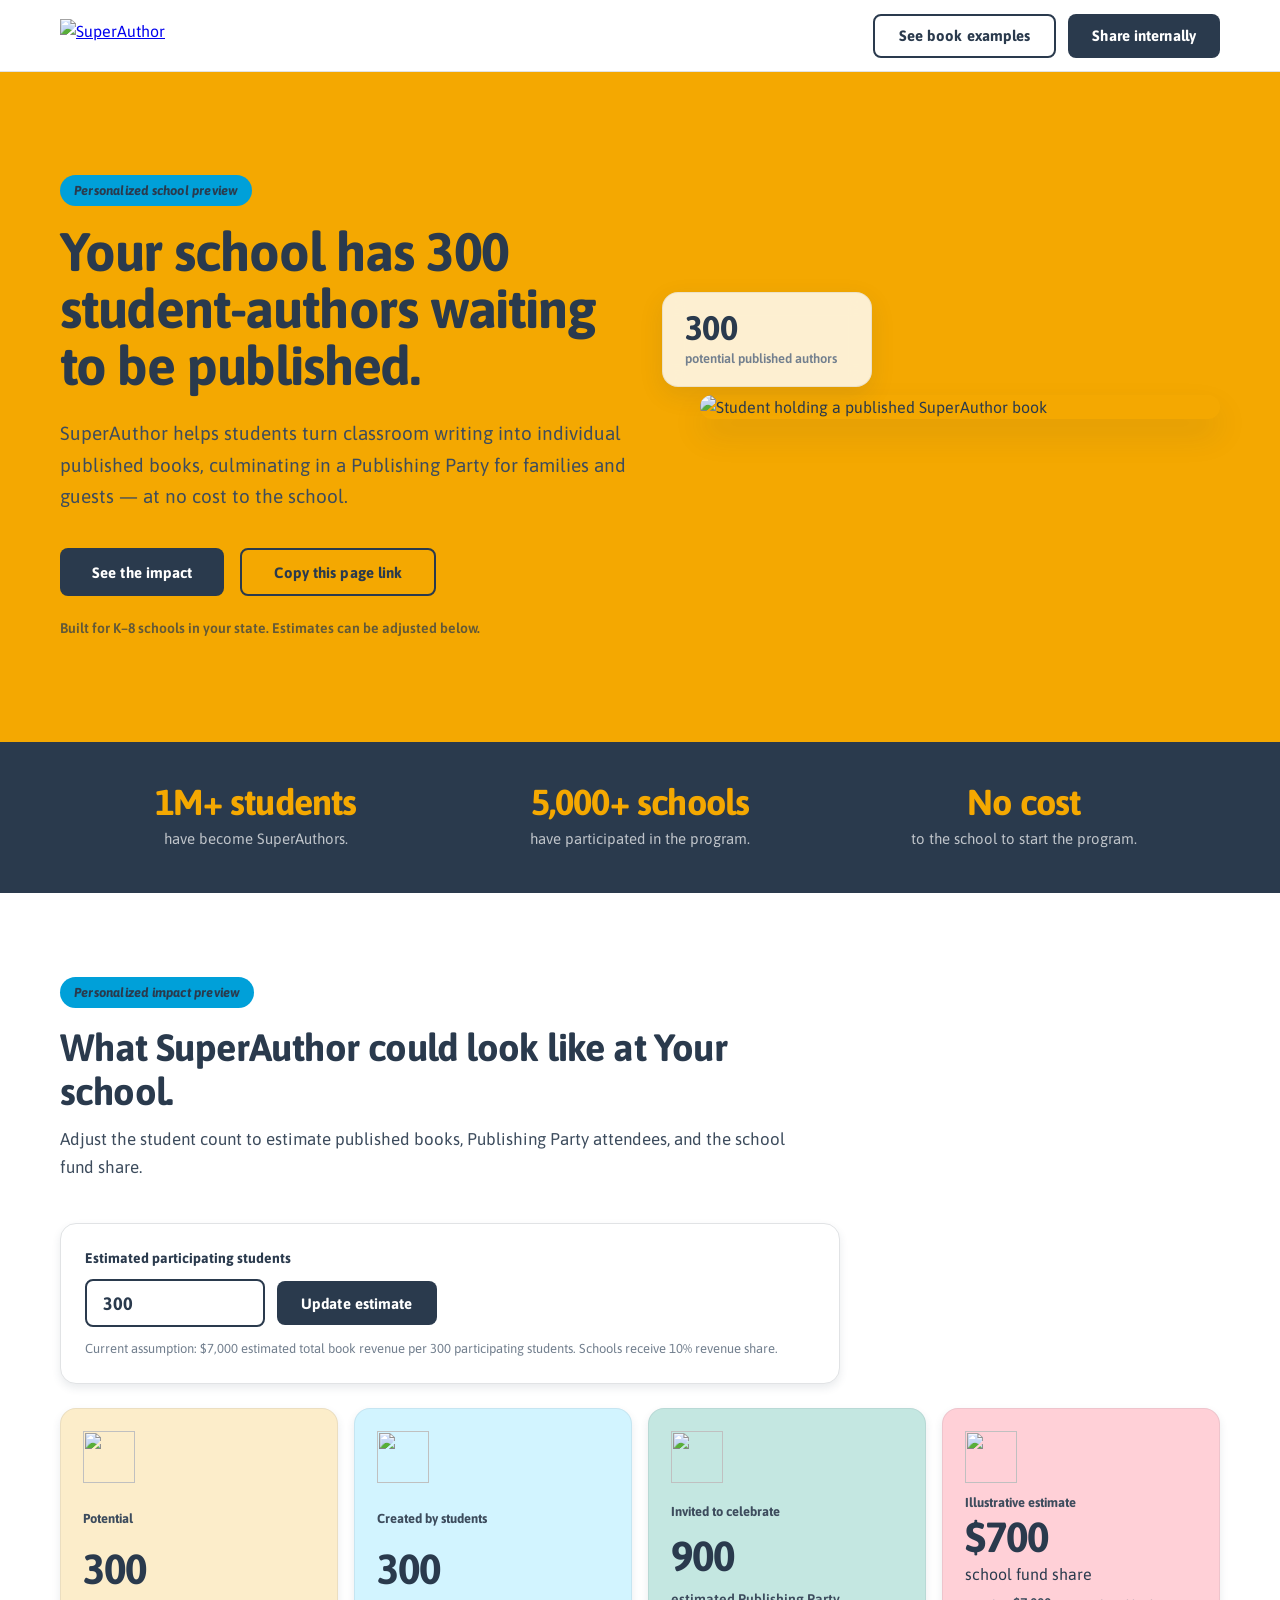
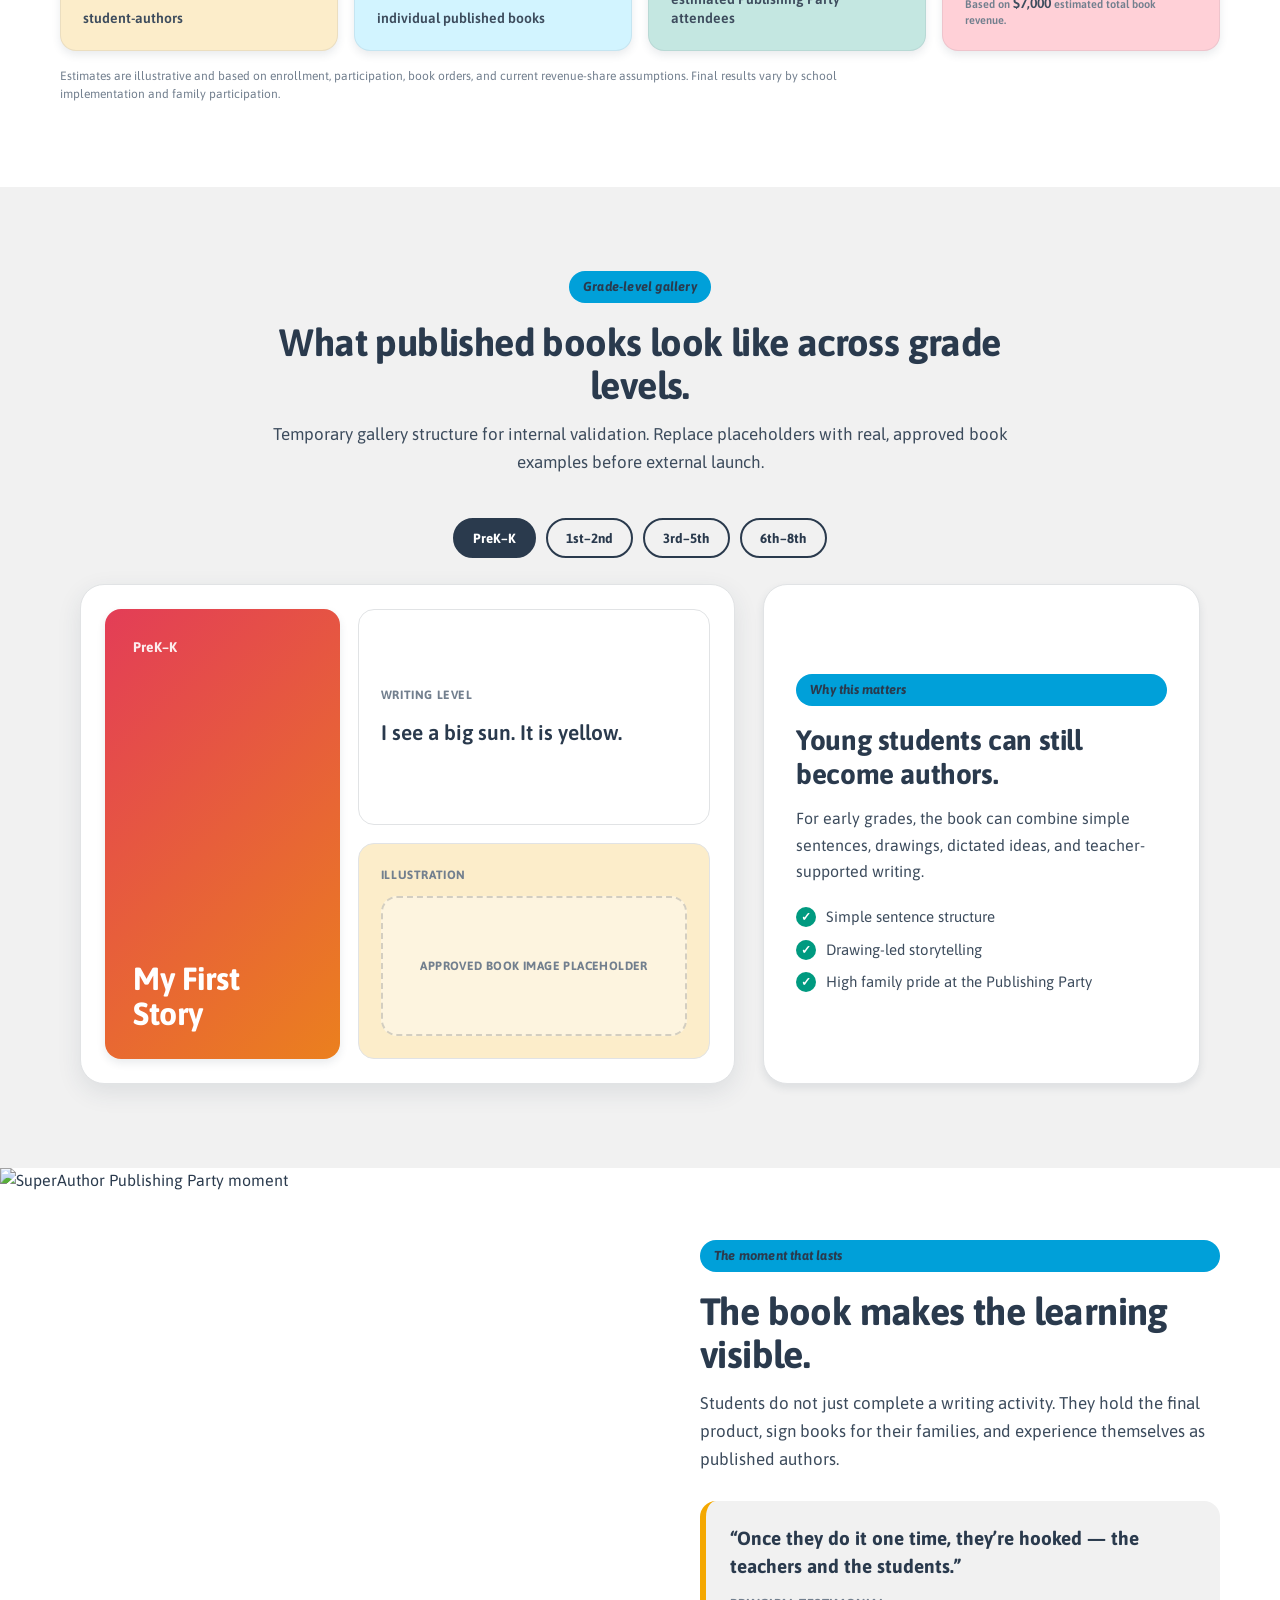
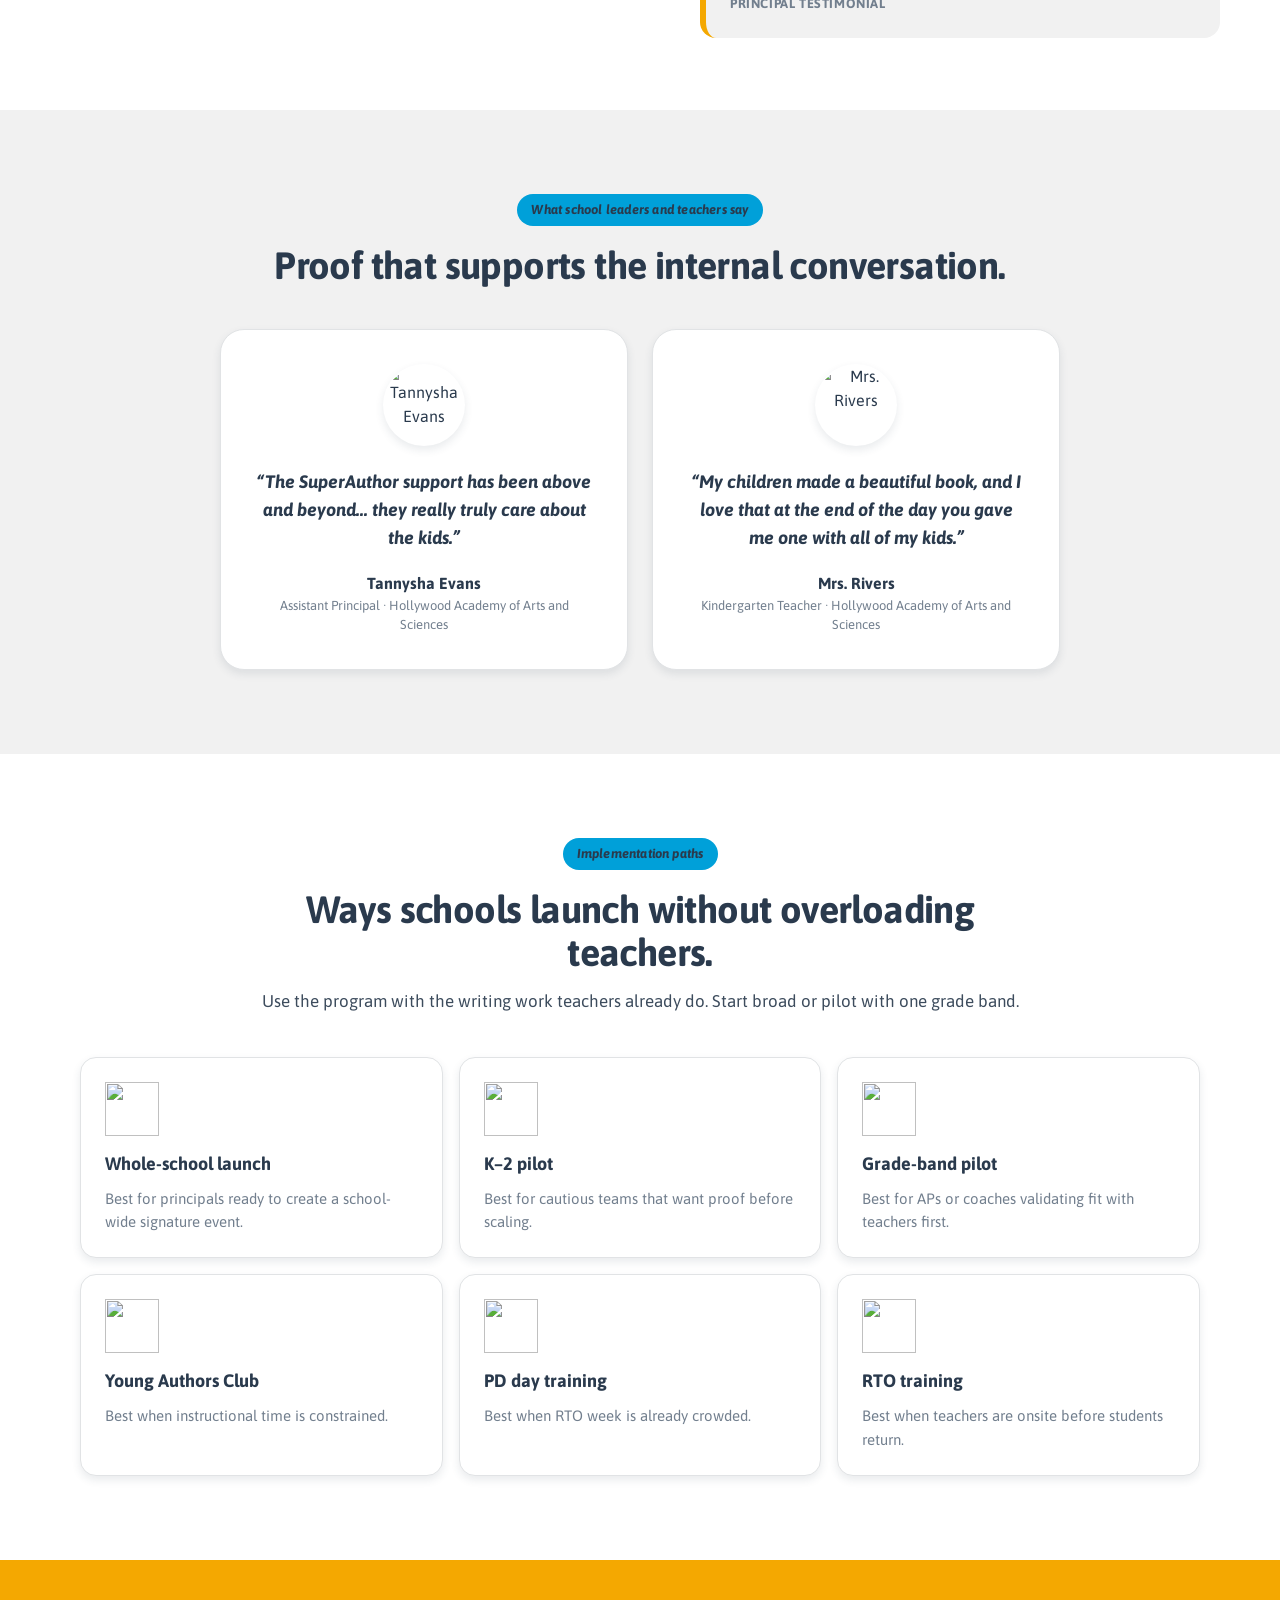
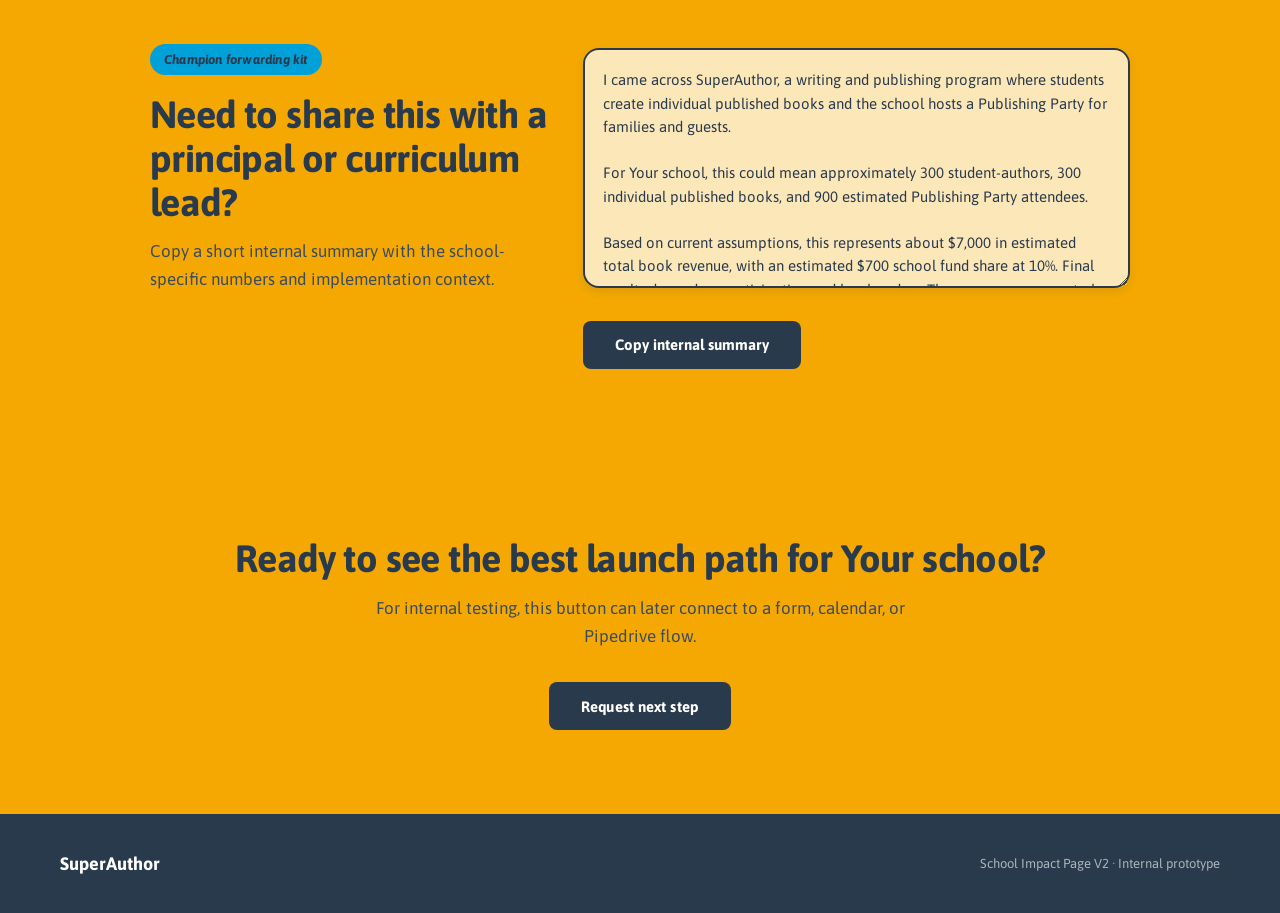
==== commit 8b491f18: "Add files via upload" ====
--- a/index.html
+++ b/index.html
@@ -4,7 +4,7 @@
   <meta charset="UTF-8" />
   <meta name="viewport" content="width=device-width, initial-scale=1.0" />
   <title>SuperAuthor School Impact Page</title>
-  <meta name="description" content="A personalized SuperAuthor impact snapshot for schools." />
+  <meta name="description" content="A personalized preview of what SuperAuthor could look like at each school." />
   <link rel="preconnect" href="https://fonts.googleapis.com">
   <link rel="preconnect" href="https://fonts.gstatic.com" crossorigin>
   <link href="https://fonts.googleapis.com/css2?family=Asap:ital,wght@0,400;0,500;0,600;0,700;1,600&display=swap" rel="stylesheet">
@@ -24,7 +24,7 @@
   <main>
     <section class="hero hero-yellow">
       <div class="hero-copy">
-        <div class="eyebrow">Personalized school snapshot</div>
+        <div class="eyebrow">Personalized school preview</div>
         <h1><span data-school-name>Your school</span> has <span data-student-authors>300</span> student-authors waiting to be published.</h1>
         <p class="hero-sub">SuperAuthor helps students turn classroom writing into individual published books, culminating in a Publishing Party for families and guests — at no cost to the school.</p>
         <div class="hero-ctas">
@@ -35,7 +35,7 @@
       </div>
       <div class="hero-visual">
         <div class="school-logo-badge" data-school-logo-badge hidden>
-          <span>School snapshot</span>
+          <span data-school-logo-text>A preview of what SuperAuthor could look like at this school</span>
           <img data-school-logo src="" alt="School logo" />
         </div>
         <img src="https://superauthor.com/wp-content/uploads/2026/04/image_hero_tlp1.png" alt="Student holding a published SuperAuthor book" />
@@ -65,7 +65,7 @@
 
     <section id="impact" class="section section-white">
       <div class="section-head">
-        <div class="eyebrow">Impact snapshot</div>
+        <div class="eyebrow">Personalized impact preview</div>
         <h2>What SuperAuthor could look like at <span data-school-name>Your school</span>.</h2>
         <p>Adjust the student count to estimate published books, Publishing Party attendees, and the school fund share.</p>
       </div>
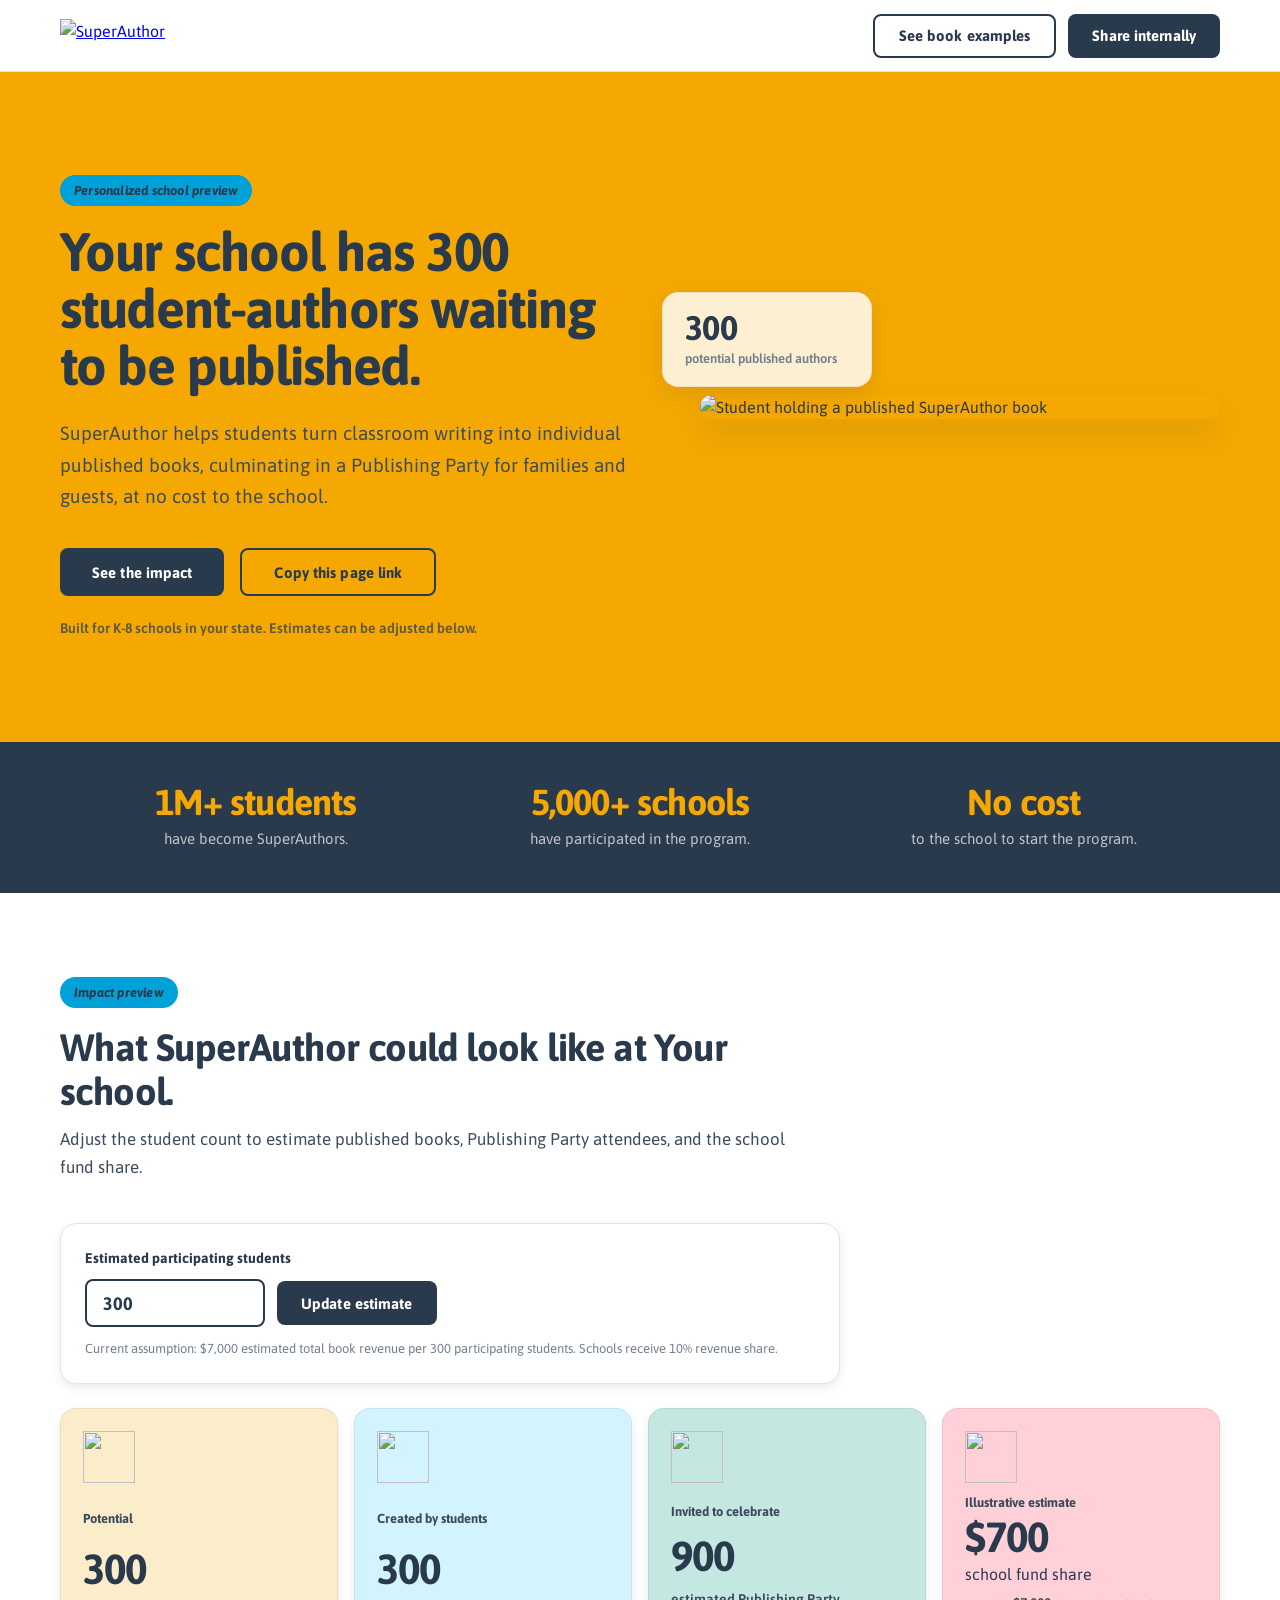
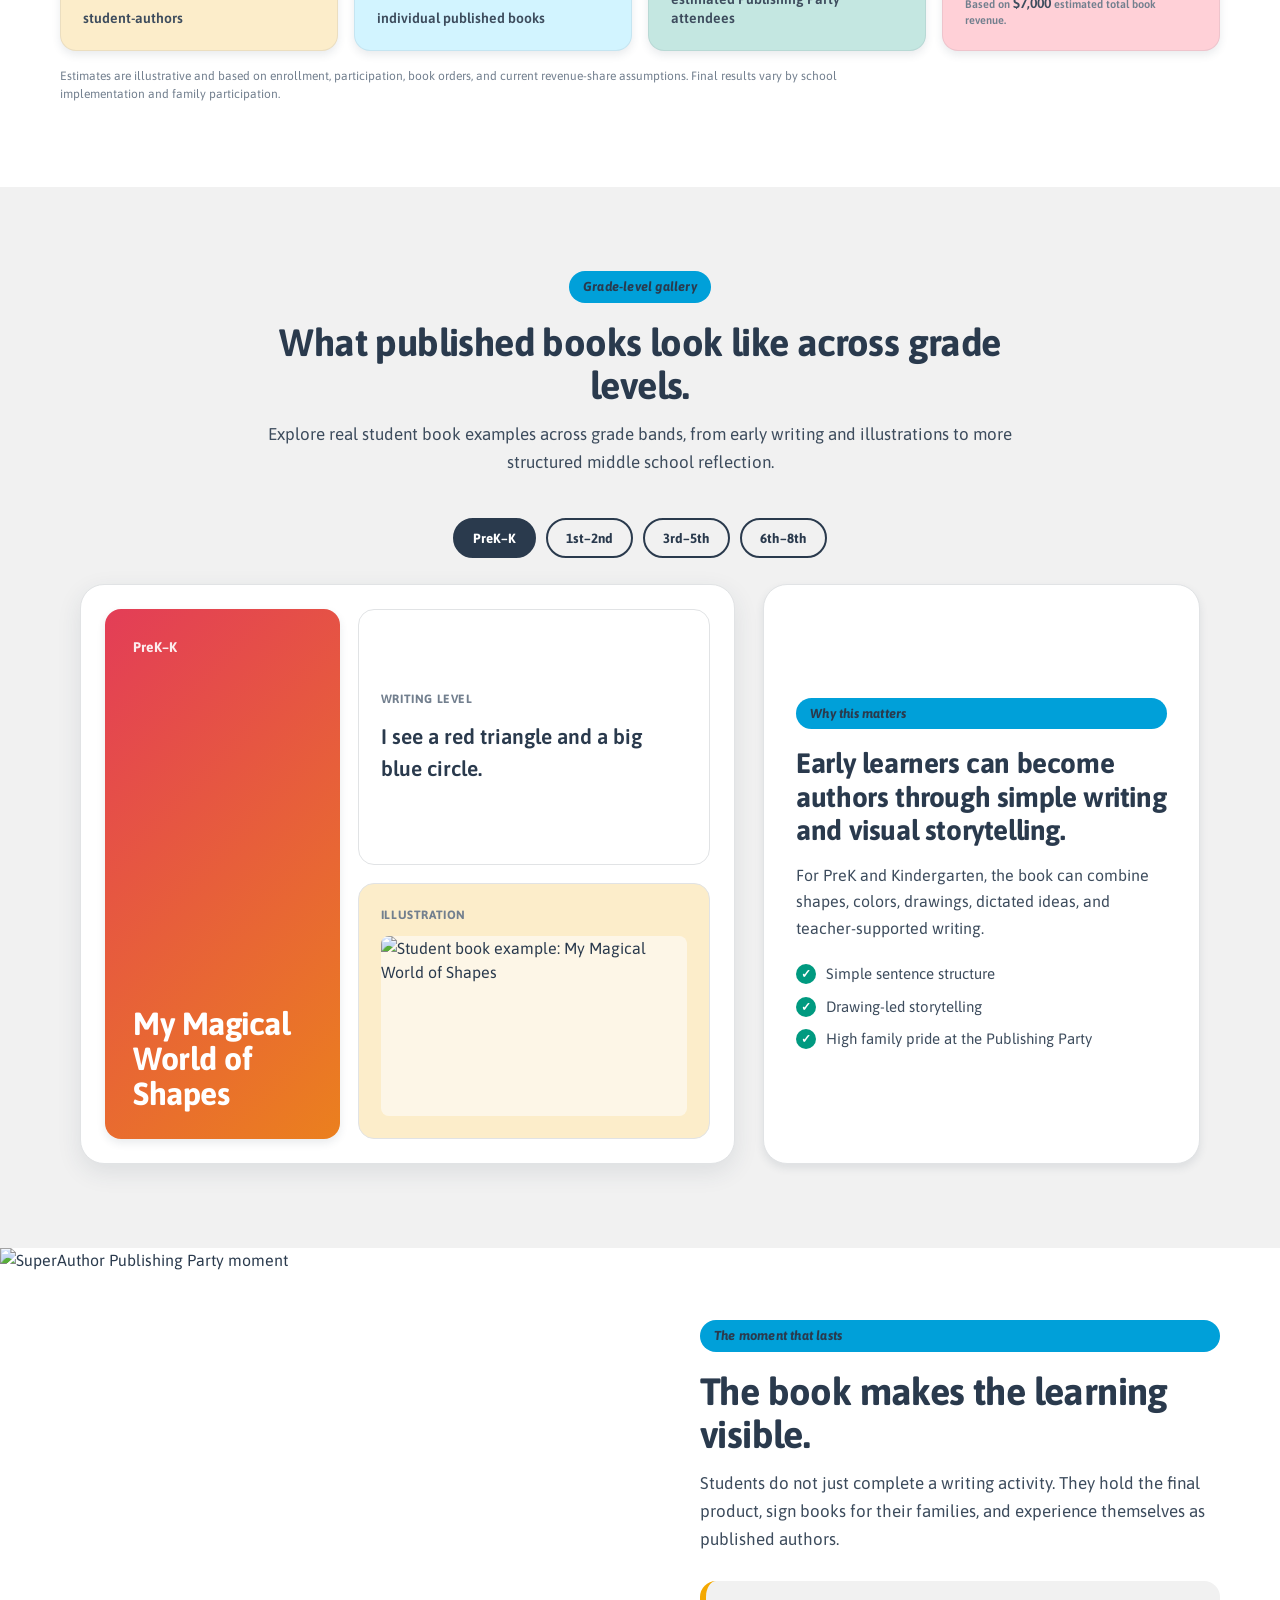
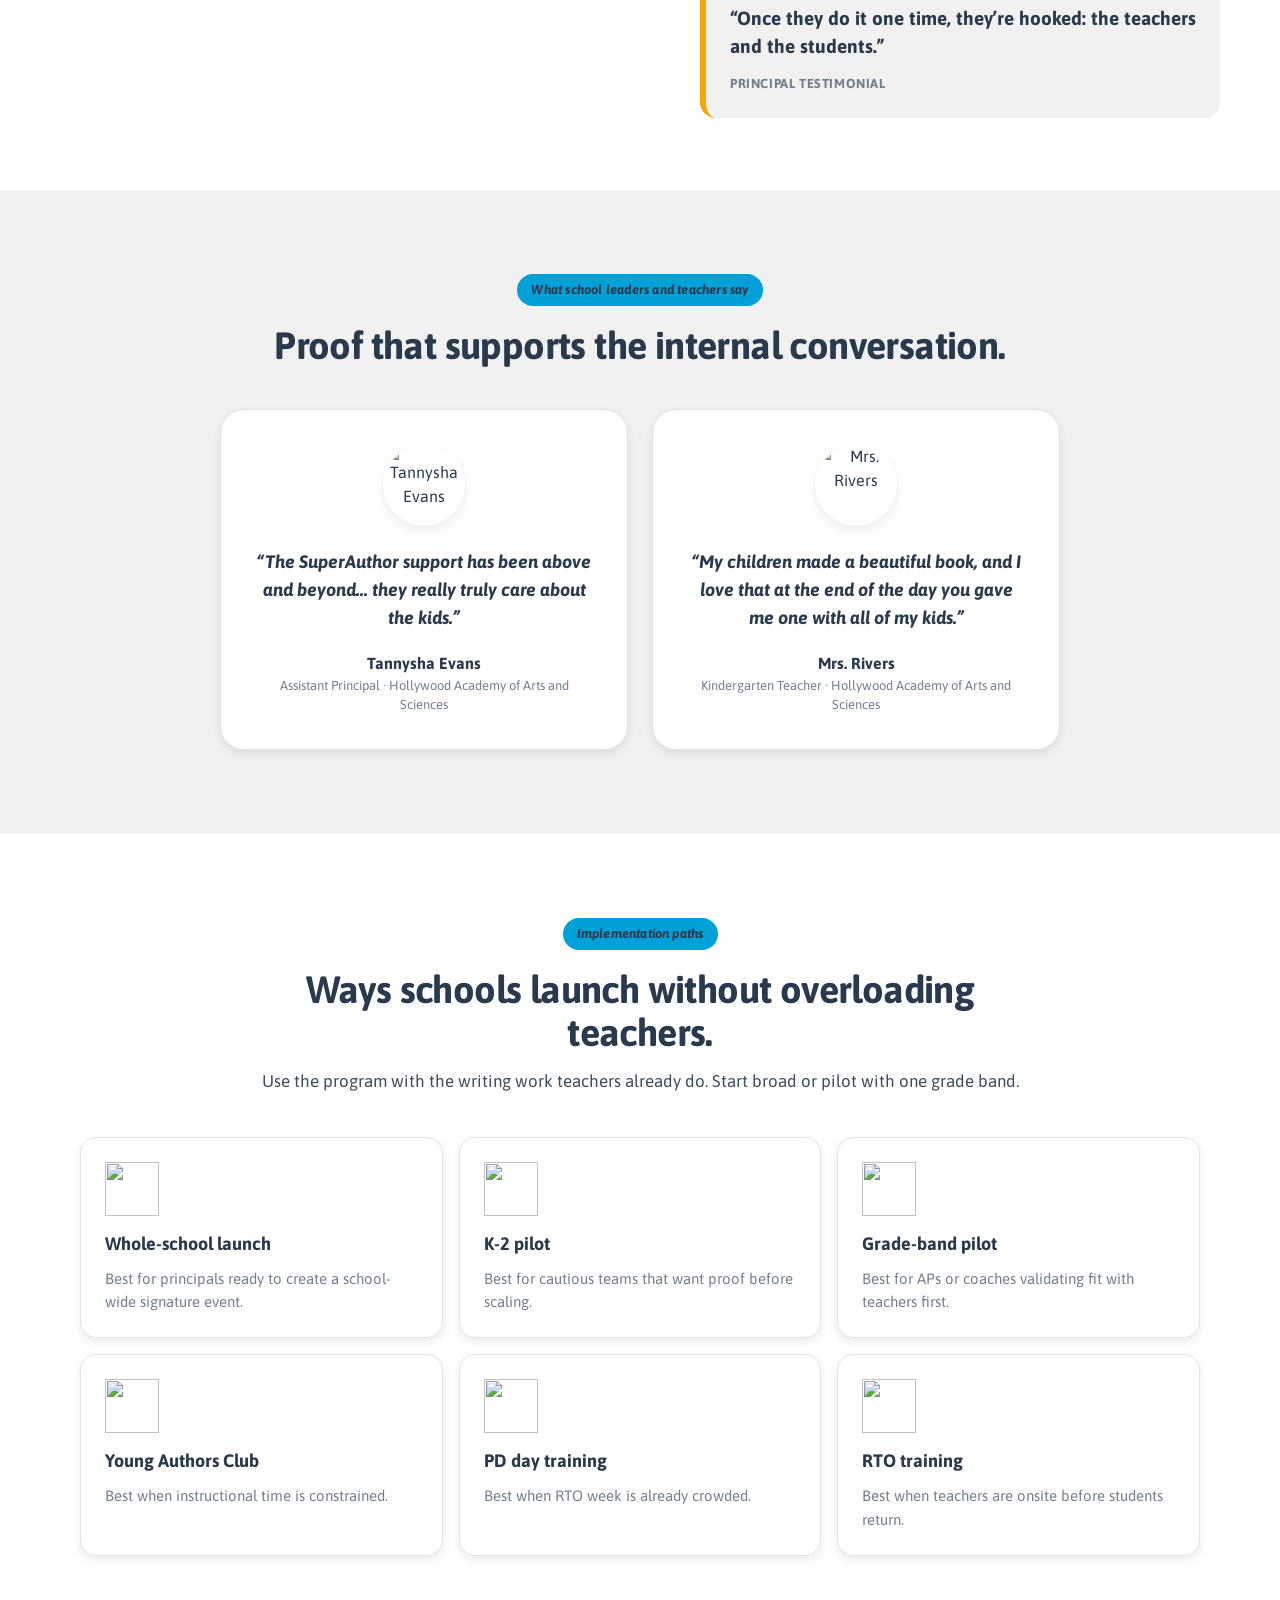
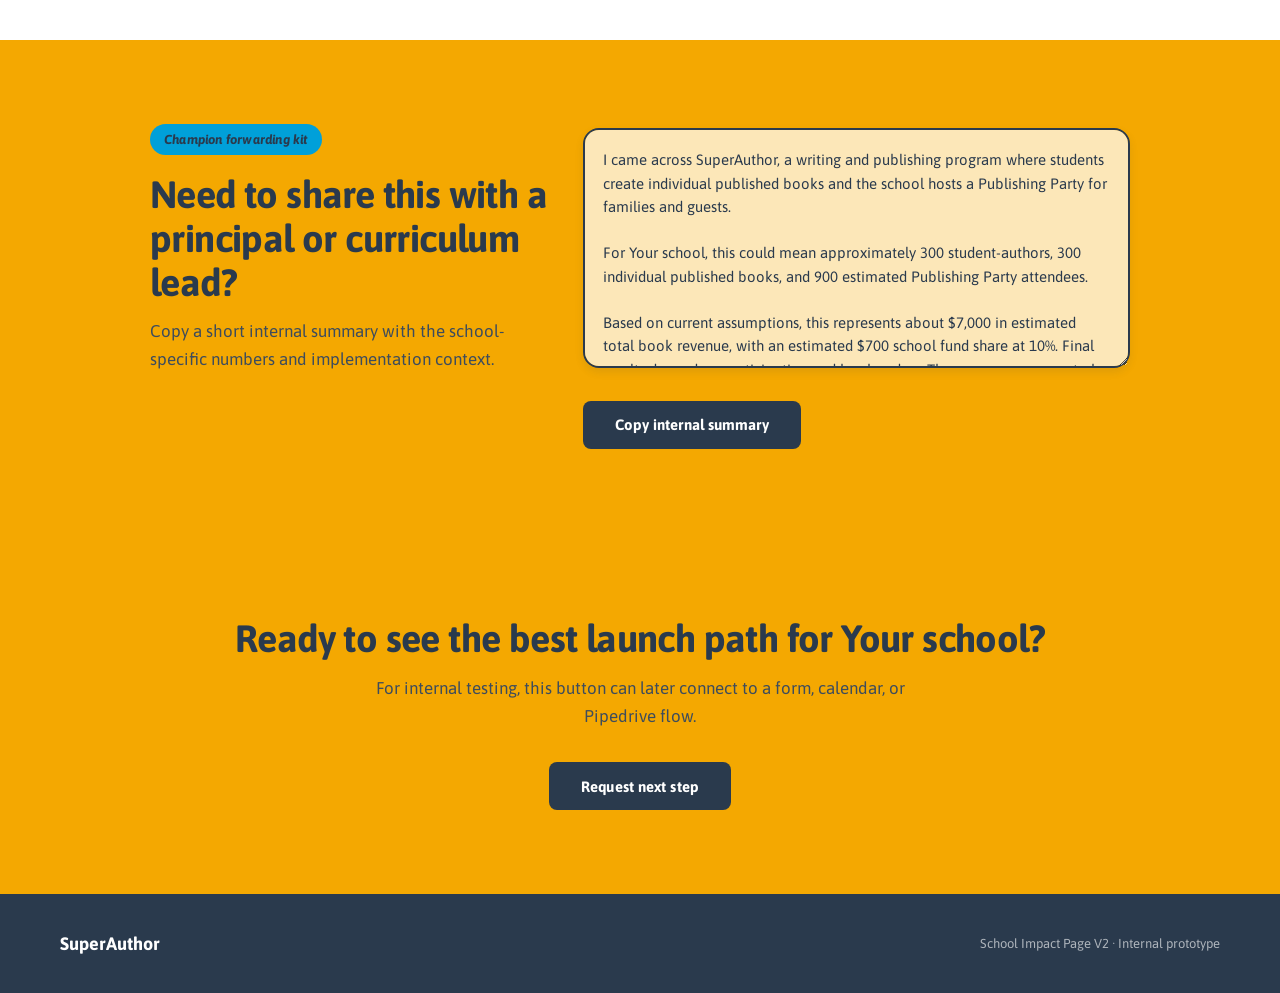
==== commit b56fce5e: "Add files via upload" ====
--- a/index.html
+++ b/index.html
@@ -4,7 +4,7 @@
   <meta charset="UTF-8" />
   <meta name="viewport" content="width=device-width, initial-scale=1.0" />
   <title>SuperAuthor School Impact Page</title>
-  <meta name="description" content="A personalized preview of what SuperAuthor could look like at each school." />
+  <meta name="description" content="A personalized SuperAuthor impact preview for schools." />
   <link rel="preconnect" href="https://fonts.googleapis.com">
   <link rel="preconnect" href="https://fonts.gstatic.com" crossorigin>
   <link href="https://fonts.googleapis.com/css2?family=Asap:ital,wght@0,400;0,500;0,600;0,700;1,600&display=swap" rel="stylesheet">
@@ -26,17 +26,20 @@
       <div class="hero-copy">
         <div class="eyebrow">Personalized school preview</div>
         <h1><span data-school-name>Your school</span> has <span data-student-authors>300</span> student-authors waiting to be published.</h1>
-        <p class="hero-sub">SuperAuthor helps students turn classroom writing into individual published books, culminating in a Publishing Party for families and guests — at no cost to the school.</p>
+        <p class="hero-sub">SuperAuthor helps students turn classroom writing into individual published books, culminating in a Publishing Party for families and guests, at no cost to the school.</p>
         <div class="hero-ctas">
           <button class="btn btn-primary btn-large" type="button" data-scroll-target="#impact">See the impact</button>
           <button class="btn btn-secondary btn-large" type="button" data-copy-link>Copy this page link</button>
         </div>
-        <p class="microcopy">Built for <span data-grade-band>K–8</span> schools in <span data-state>your state</span>. Estimates can be adjusted below.</p>
+        <p class="microcopy">Built for <span data-grade-band>K-8</span> schools in <span data-state>your state</span>. Estimates can be adjusted below.</p>
       </div>
       <div class="hero-visual">
         <div class="school-logo-badge" data-school-logo-badge hidden>
-          <span data-school-logo-text>A preview of what SuperAuthor could look like at this school</span>
           <img data-school-logo src="" alt="School logo" />
+          <div class="school-logo-copy">
+            <span class="school-logo-kicker">SuperAuthor preview</span>
+            <span class="school-logo-line" data-school-logo-text>for this school</span>
+          </div>
         </div>
         <img src="https://superauthor.com/wp-content/uploads/2026/04/image_hero_tlp1.png" alt="Student holding a published SuperAuthor book" />
         <div class="floating-card">
@@ -65,7 +68,7 @@
 
     <section id="impact" class="section section-white">
       <div class="section-head">
-        <div class="eyebrow">Personalized impact preview</div>
+        <div class="eyebrow">Impact preview</div>
         <h2>What SuperAuthor could look like at <span data-school-name>Your school</span>.</h2>
         <p>Adjust the student count to estimate published books, Publishing Party attendees, and the school fund share.</p>
       </div>
@@ -114,7 +117,7 @@
       <div class="section-head narrow">
         <div class="eyebrow">Grade-level gallery</div>
         <h2>What published books look like across grade levels.</h2>
-        <p>Temporary gallery structure for internal validation. Replace placeholders with real, approved book examples before external launch.</p>
+        <p>Explore real student book examples across grade bands, from early writing and illustrations to more structured middle school reflection.</p>
       </div>
 
       <div class="gallery-tabs" role="tablist" aria-label="Book examples by grade band">
@@ -128,16 +131,16 @@
         <div class="book-preview">
           <div class="book-cover" data-book-cover>
             <span data-book-grade>PreK–K</span>
-            <strong data-book-title>My First Story</strong>
+            <strong data-book-title>My Magical World of Shapes</strong>
           </div>
           <div class="book-pages">
             <div class="book-page">
               <span class="page-label">Writing level</span>
-              <p data-book-copy>I see a big sun. It is yellow.</p>
+              <p data-book-copy>I see a red triangle and a big blue circle.</p>
             </div>
             <div class="book-page illustration-page">
               <span class="page-label">Illustration</span>
-              <div class="drawing-placeholder"></div>
+              <img class="book-example-image" data-book-image src="http://superauthor.com/wp-content/uploads/2026/06/Pre-kindergaten.png" alt="Student book example: My Magical World of Shapes" />
             </div>
           </div>
         </div>
@@ -163,7 +166,7 @@
         <h2>The book makes the learning visible.</h2>
         <p>Students do not just complete a writing activity. They hold the final product, sign books for their families, and experience themselves as published authors.</p>
         <div class="quote-card">
-          <p>“Once they do it one time, they’re hooked — the teachers and the students.”</p>
+          <p>“Once they do it one time, they’re hooked: the teachers and the students.”</p>
           <span>Principal testimonial</span>
         </div>
       </div>
@@ -204,7 +207,7 @@
         </article>
         <article class="path-card">
           <img class="path-icon" src="https://www.superautor.com.br/wp-content/themes/superAutorV2/assets/images/svgs/autorAluno.svg" alt="" loading="lazy" />
-          <strong>K–2 pilot</strong>
+          <strong>K-2 pilot</strong>
           <p>Best for cautious teams that want proof before scaling.</p>
         </article>
         <article class="path-card">
@@ -223,7 +226,7 @@
           <p>Best when RTO week is already crowded.</p>
         </article>
         <article class="path-card">
-          <img class="path-icon" src="https://superauthor.com/wp-content/uploads/2026/04/icon_we-provide-card.png" alt="" loading="lazy" />
+          <img class="path-icon" src="https://www.superautor.com.br/wp-content/themes/superAutorV2/assets/images/svgs/consultoria.svg" alt="" loading="lazy" />
           <strong>RTO training</strong>
           <p>Best when teachers are onsite before students return.</p>
         </article>
--- a/styles.css
+++ b/styles.css
@@ -53,10 +53,12 @@
 .microcopy{font-size:14px;color:rgba(42,58,77,.72);font-weight:600}
 .hero-visual{position:relative;justify-self:end;width:100%;max-width:520px}
 .hero-visual > img{border-radius:var(--radius-lg);box-shadow:var(--shadow-3);object-fit:cover;width:100%;max-height:560px}
-.school-logo-badge{position:absolute;top:22px;right:22px;z-index:4;background:rgba(255,255,255,.88);backdrop-filter:blur(10px);border:1px solid rgba(42,58,77,.08);box-shadow:var(--shadow-2);border-radius:var(--radius-md);padding:10px 12px;display:flex;align-items:center;gap:10px;max-width:245px}
+.school-logo-badge{position:absolute;top:22px;right:22px;z-index:4;background:rgba(255,255,255,.92);backdrop-filter:blur(12px);border:1px solid rgba(42,58,77,.08);box-shadow:var(--shadow-2);border-radius:18px;padding:12px 14px;display:flex;align-items:center;gap:12px;width:min(320px,calc(100% - 44px));min-height:64px}
 .school-logo-badge[hidden]{display:none}
-.school-logo-badge span{font-size:11px;font-weight:700;color:var(--muted);text-transform:uppercase;letter-spacing:.5px;white-space:nowrap}
-.school-logo-badge img{max-height:42px;max-width:132px;object-fit:contain}
+.school-logo-badge img{width:58px;max-height:42px;object-fit:contain;flex:0 0 58px}
+.school-logo-copy{display:flex;flex-direction:column;gap:2px;min-width:0}
+.school-logo-kicker{font-size:12px;font-weight:800;color:var(--ink);line-height:1.15;letter-spacing:-.1px}
+.school-logo-line{font-size:12px;font-weight:700;color:var(--muted);line-height:1.2;letter-spacing:.05px;display:-webkit-box;-webkit-line-clamp:2;-webkit-box-orient:vertical;overflow:hidden}
 .floating-card{position:absolute;left:-38px;bottom:32px;background:rgba(255,255,255,.82);backdrop-filter:blur(10px);border:1px solid rgba(42,58,77,.08);box-shadow:var(--shadow-2);border-radius:var(--radius-md);padding:18px 22px;display:flex;flex-direction:column;min-width:210px}
 .floating-number{font-size:34px;line-height:1;font-weight:700;color:var(--ink);letter-spacing:-.6px}
 .floating-label{font-size:13px;font-weight:600;color:var(--muted);margin-top:4px}
@@ -109,6 +111,8 @@
 .illustration-page{background:var(--yellow-100)}
 .drawing-placeholder{height:140px;border:2px dashed rgba(42,58,77,.2);border-radius:var(--radius-md);background:rgba(255,255,255,.4);position:relative}
 .drawing-placeholder::before{content:"approved book image placeholder";position:absolute;inset:0;display:flex;align-items:center;justify-content:center;text-align:center;color:var(--muted);font-size:12px;font-weight:700;text-transform:uppercase;letter-spacing:.4px}
+
+.book-example-image{width:100%;height:180px;object-fit:contain;display:block;border-radius:var(--radius-sm);background:rgba(255,255,255,.55)}
 .book-notes{background:var(--white);border:1px solid var(--line);border-radius:var(--radius-lg);box-shadow:var(--shadow-1);padding:32px;display:flex;flex-direction:column;justify-content:center}
 .book-notes h3{font-size:28px;line-height:1.2;margin-bottom:14px;color:var(--ink);letter-spacing:-.4px}
 .book-notes p{font-size:16px;color:var(--ink-900);line-height:1.65;margin-bottom:22px}
@@ -154,7 +158,7 @@
   .hero h1{font-size:40px}
   .hero-sub{font-size:17px}
   .hero-visual{justify-self:start;max-width:none}
-  .school-logo-badge{top:16px;right:16px;max-width:210px}
+  .school-logo-badge{top:16px;right:16px;width:min(300px,calc(100% - 32px))}
   .floating-card{left:16px;right:16px;bottom:16px;min-width:0}
   .band-grid,.impact-grid,.book-stage,.split-proof,.path-grid,.copy-box,.testimonial-grid{grid-template-columns:1fr}
   .section{padding:60px 22px}
@@ -172,5 +176,5 @@
   .btn,.input-row input{width:100%}
   .metric-card strong{font-size:36px}
   .book-page p{font-size:18px}
-  .school-logo-badge{position:relative;top:auto;right:auto;margin-bottom:12px;max-width:100%;width:max-content}
+  .school-logo-badge{position:relative;top:auto;right:auto;margin-bottom:12px;width:100%;max-width:100%}
 }
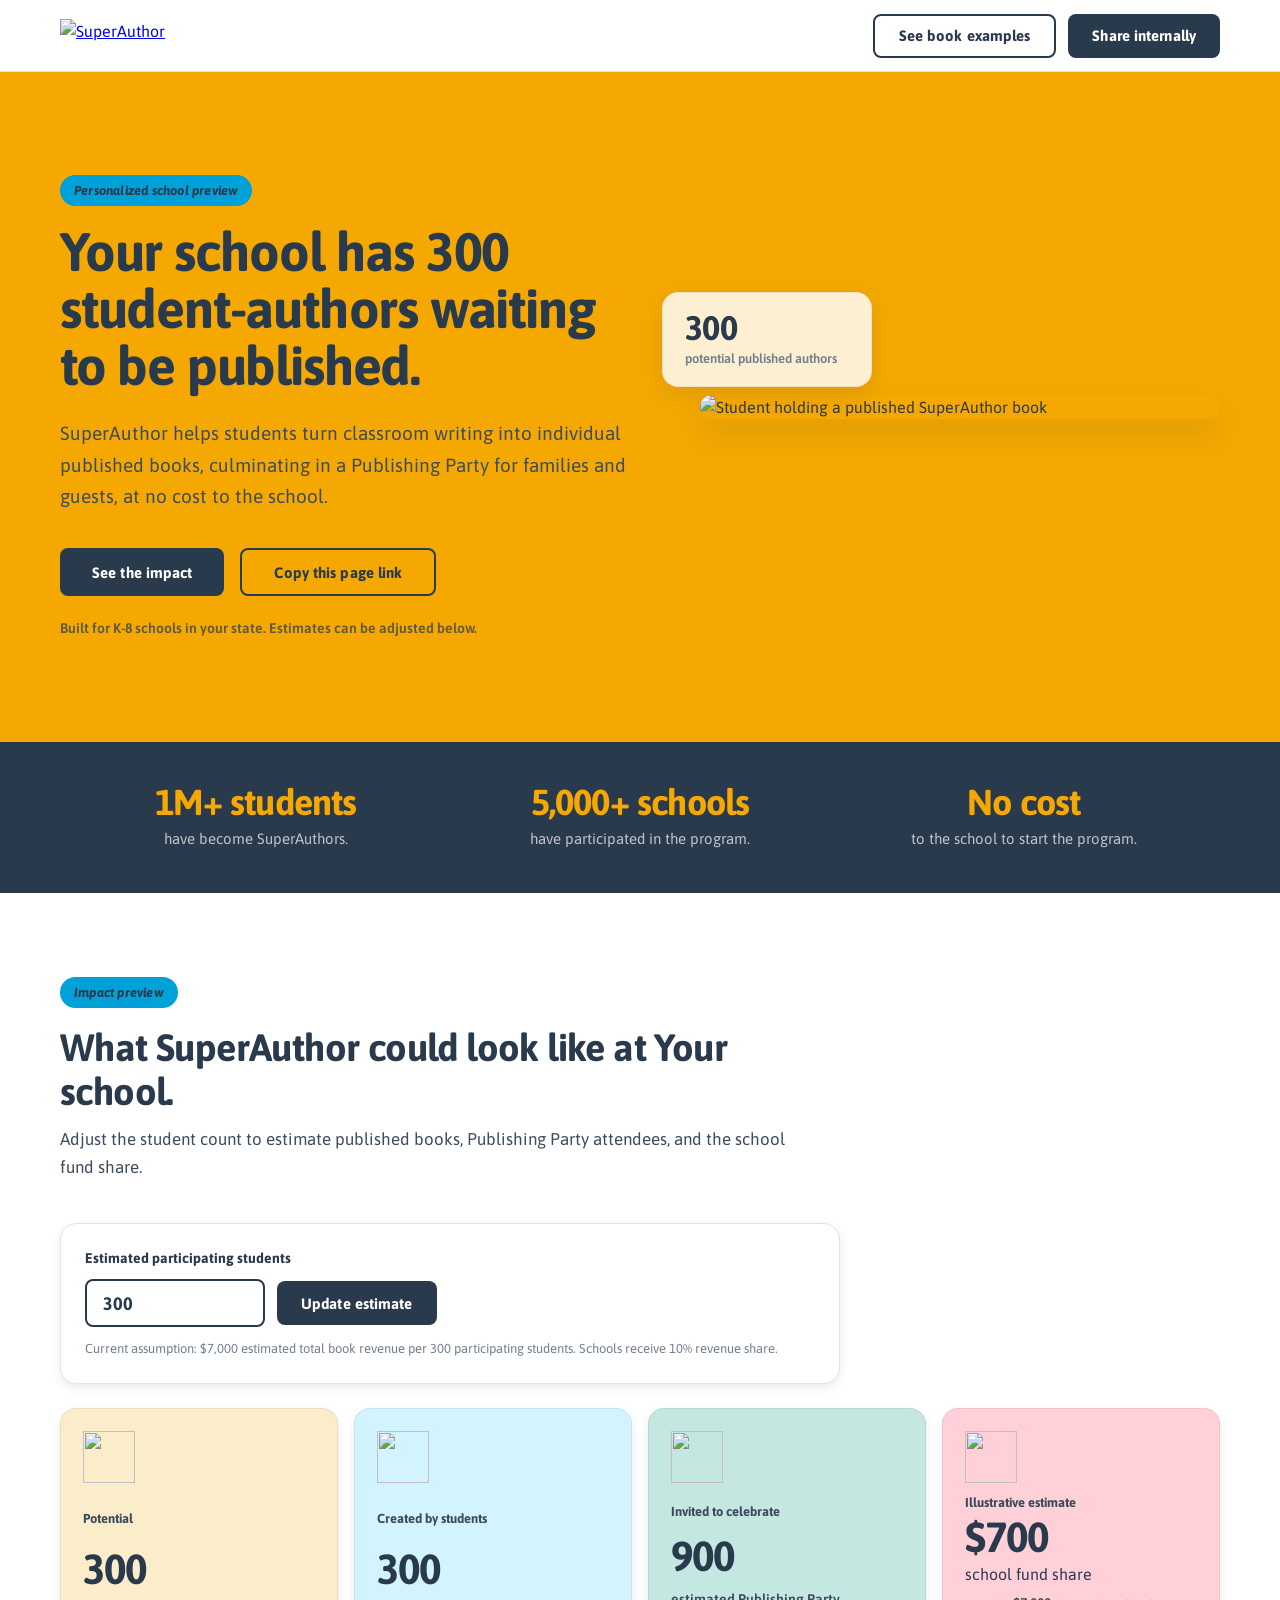
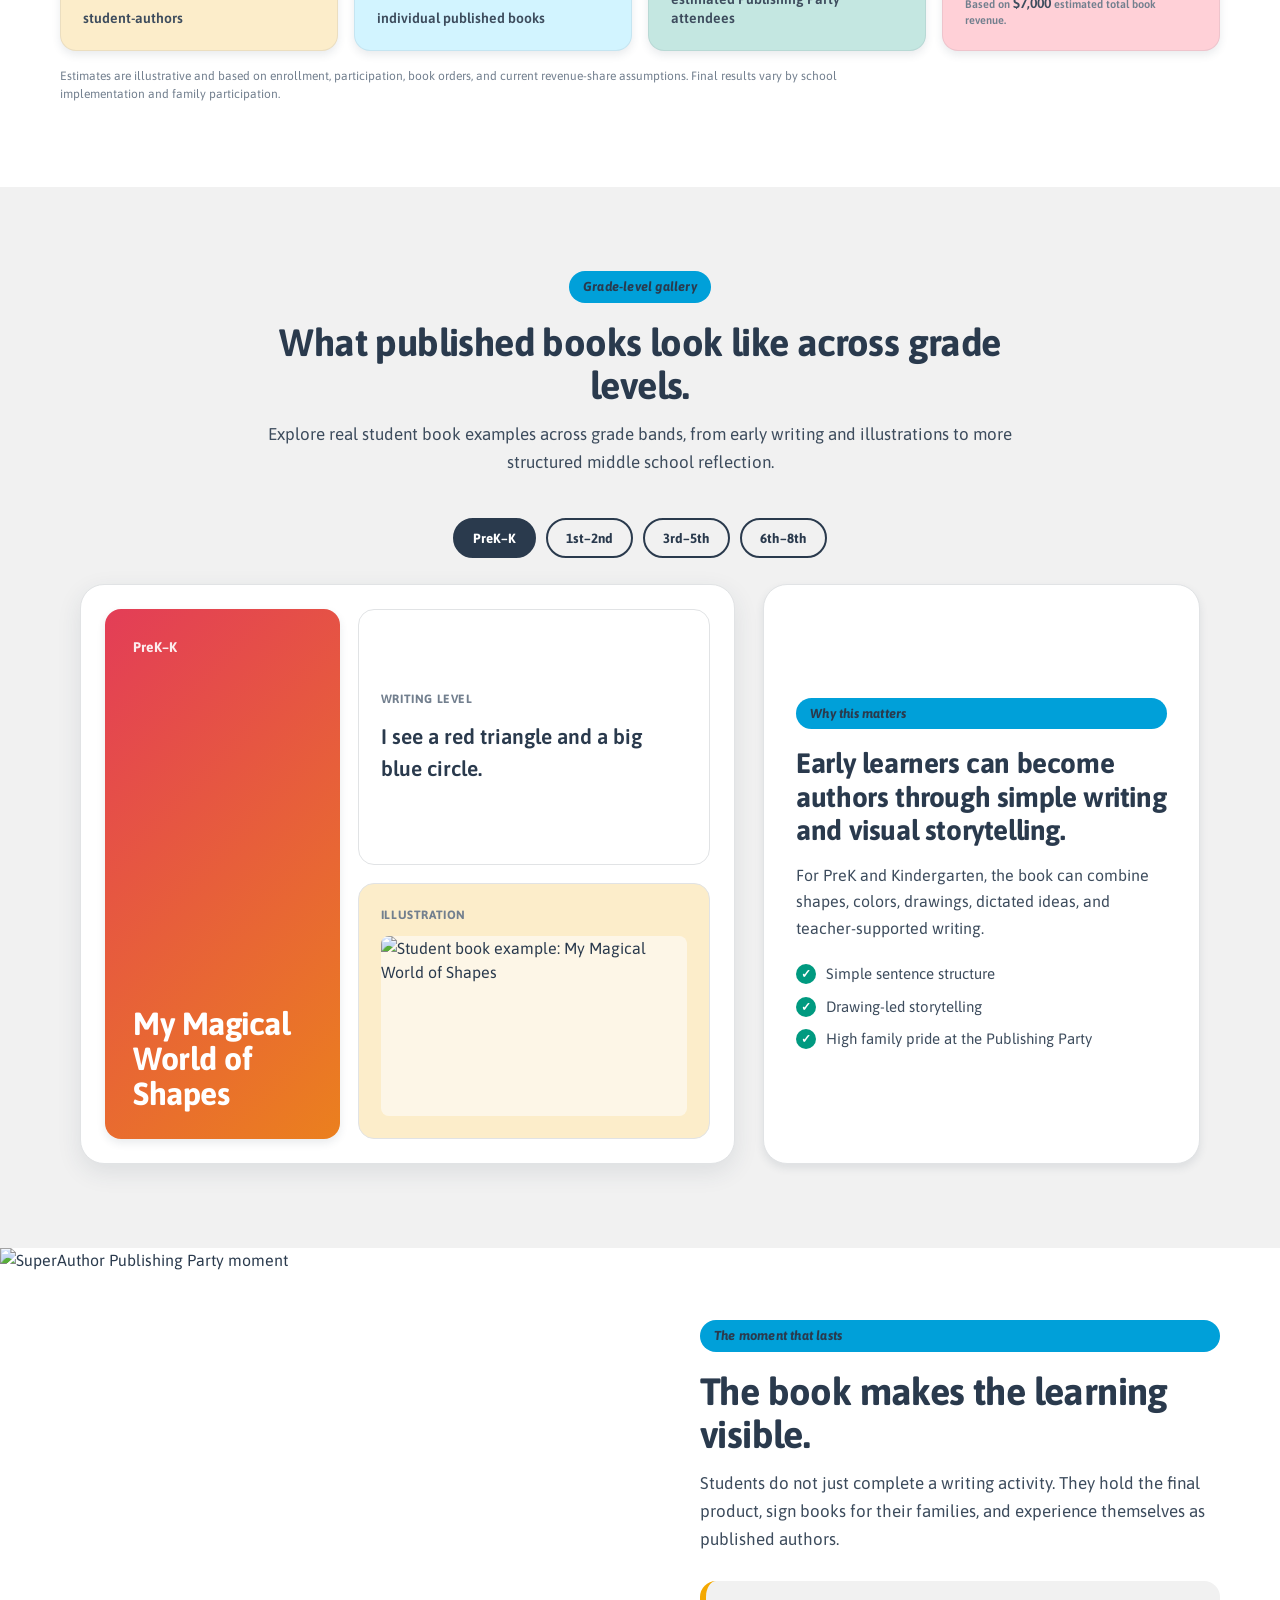
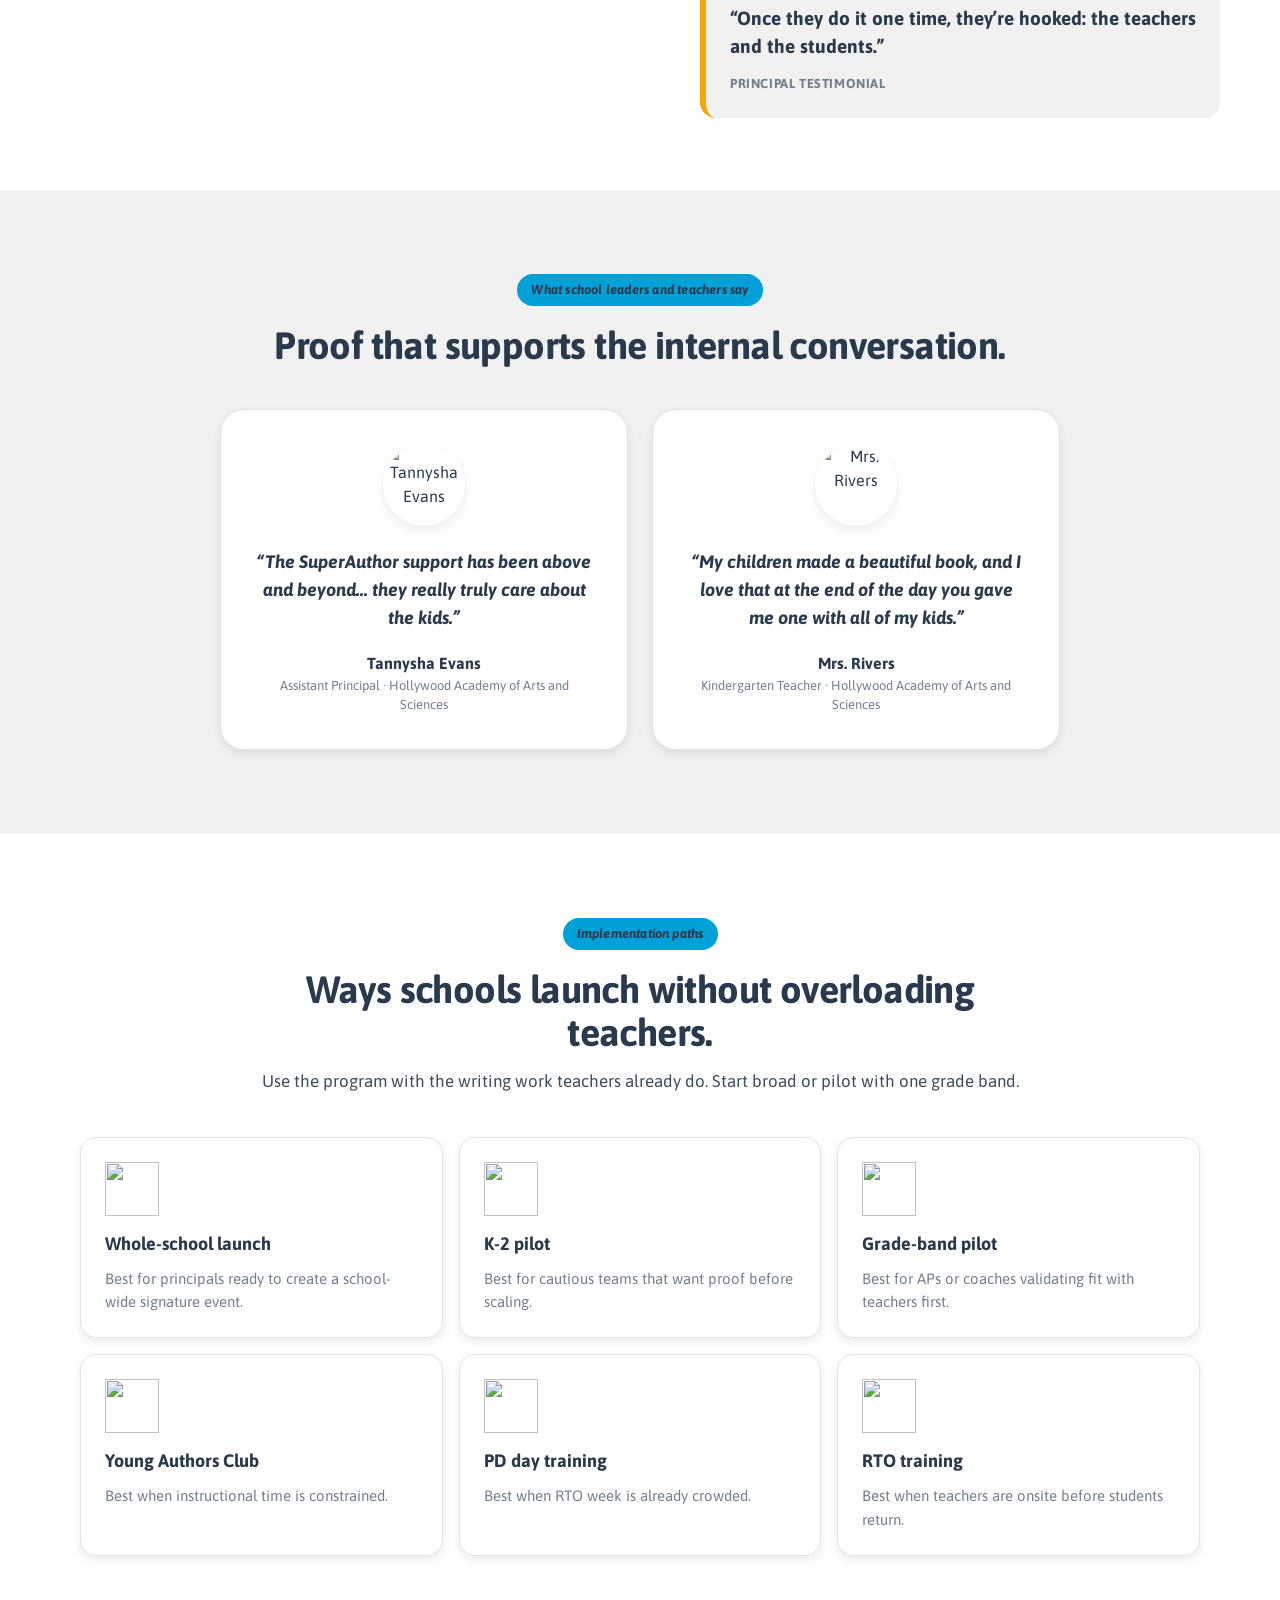
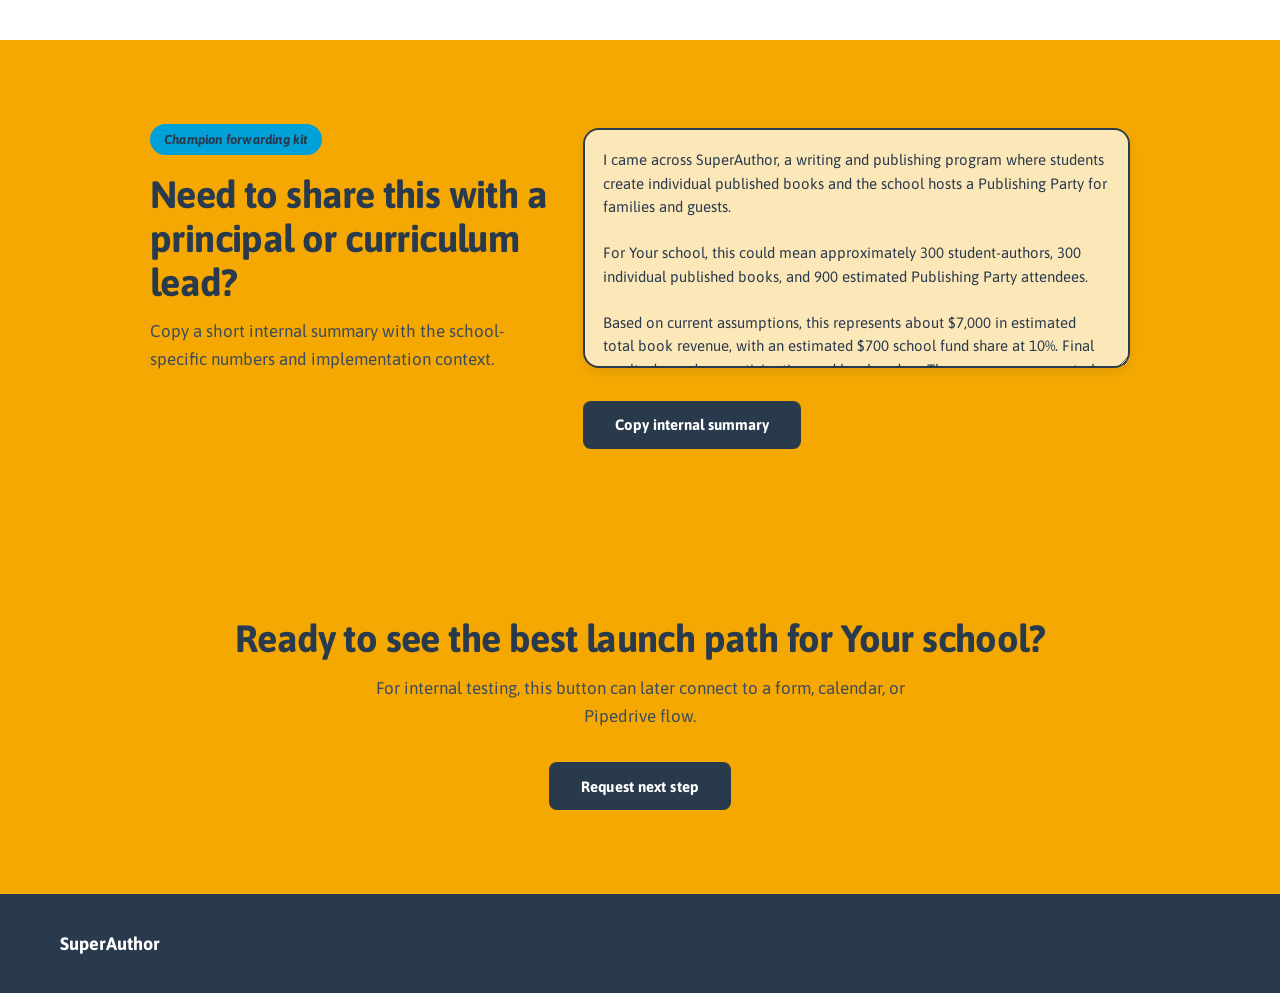
==== commit aa63d230: "Update index.html" ====
--- a/index.html
+++ b/index.html
@@ -257,7 +257,7 @@
 
   <footer class="footer">
     <span>SuperAuthor</span>
-    <span>School Impact Page V2 · Internal prototype</span>
+    <span> </span>
   </footer>
 
   <script src="script.js"></script>
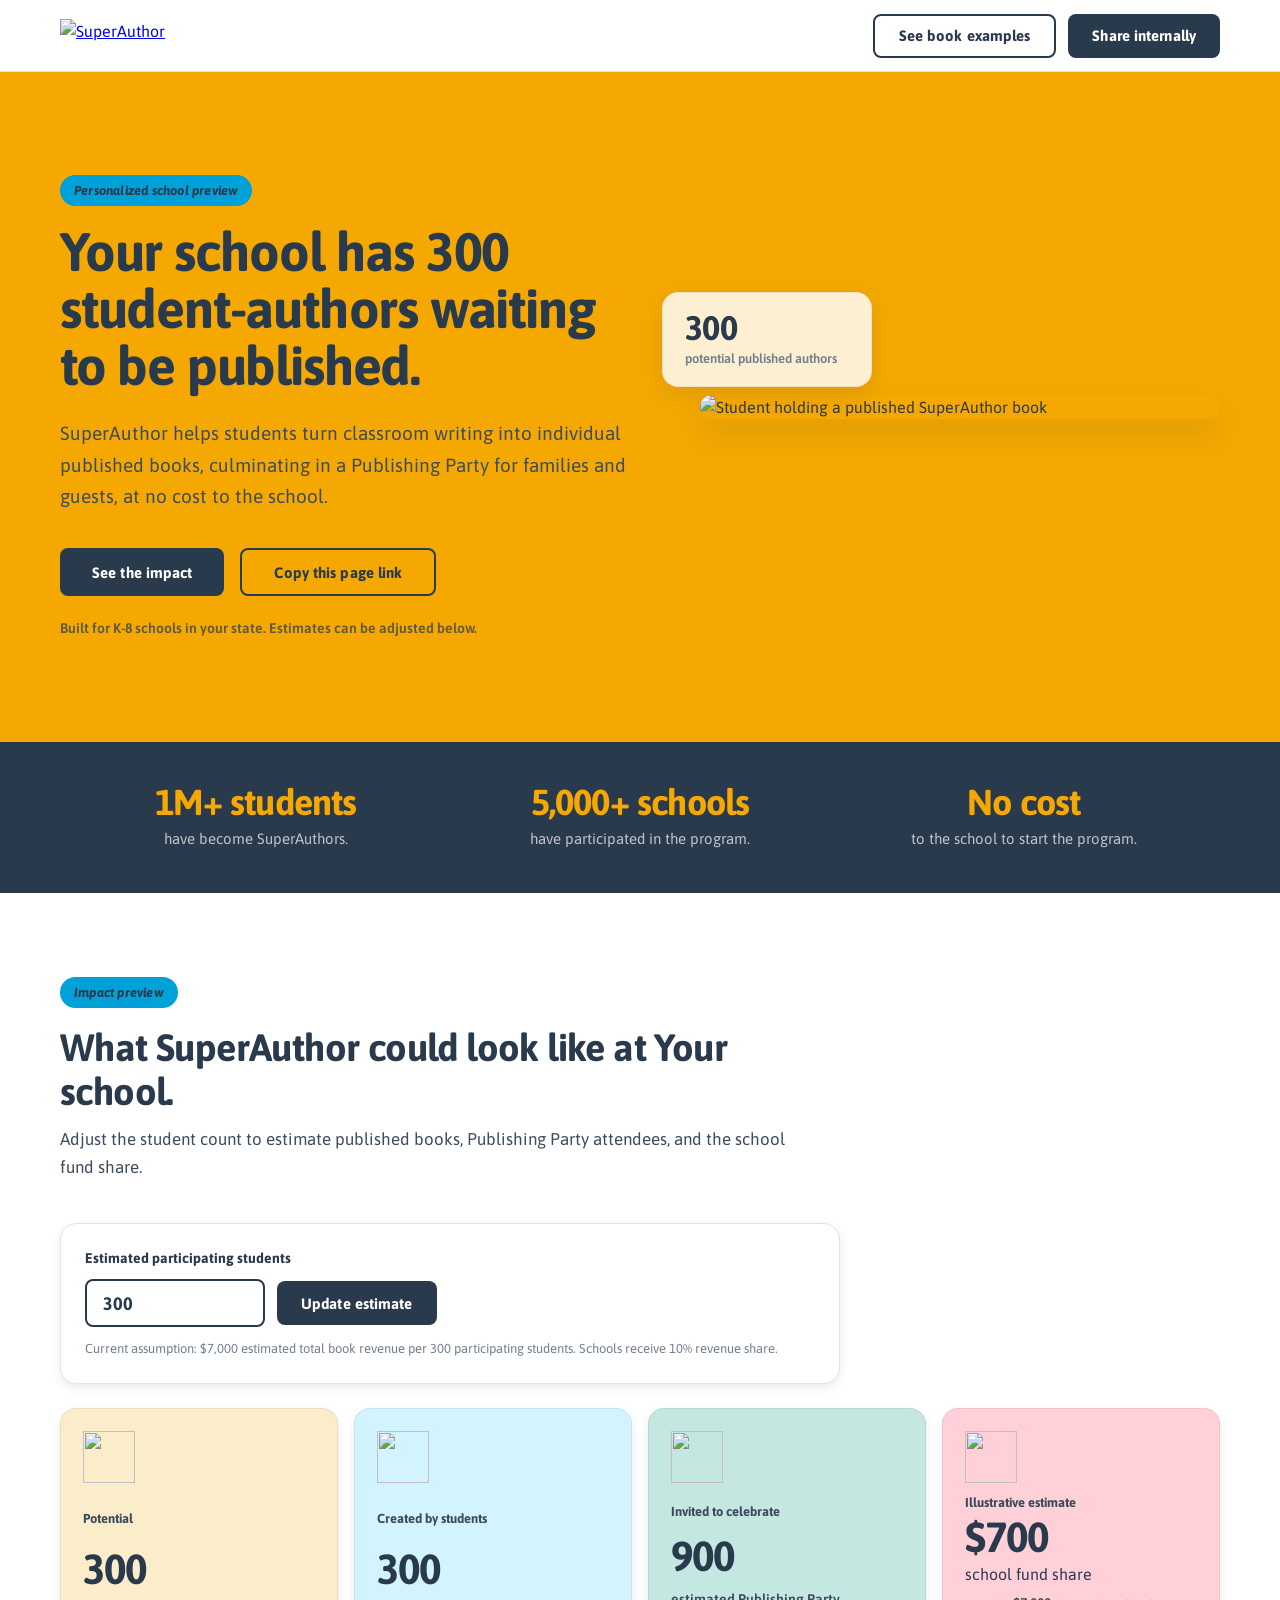
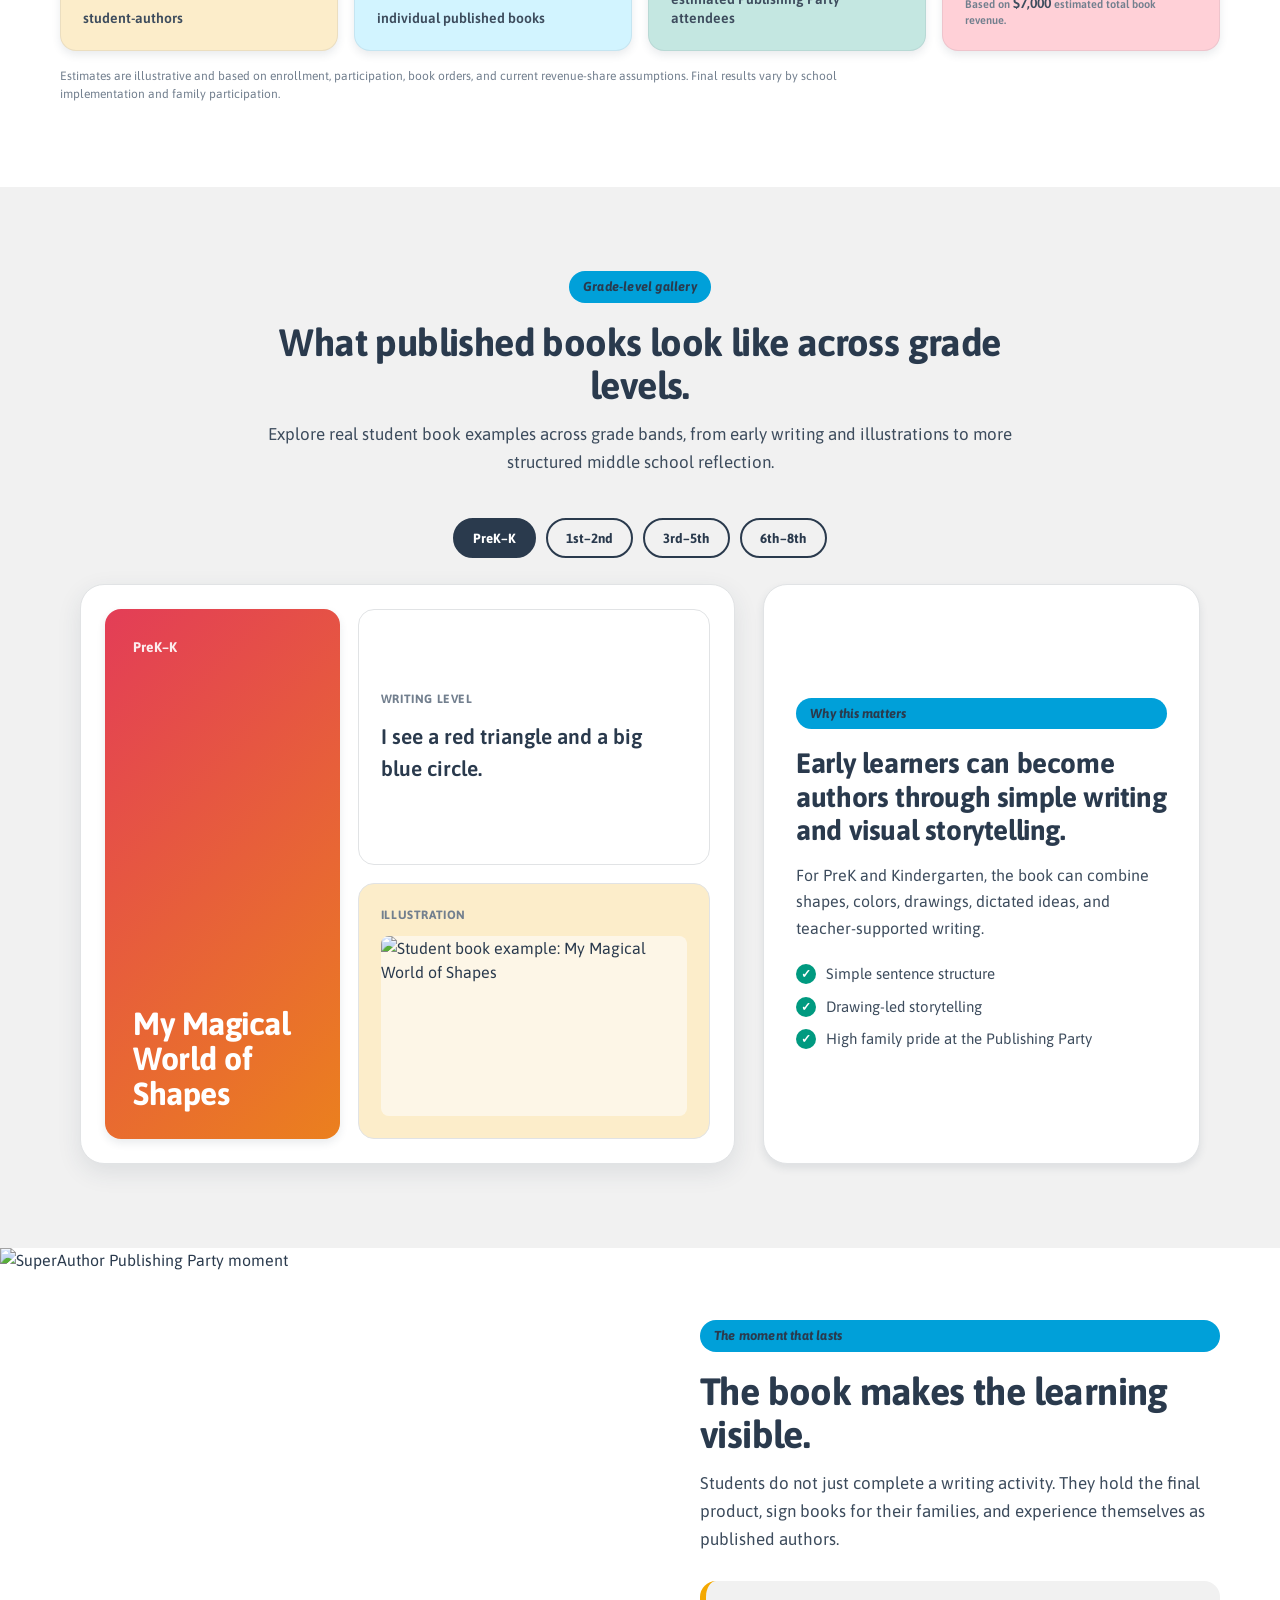
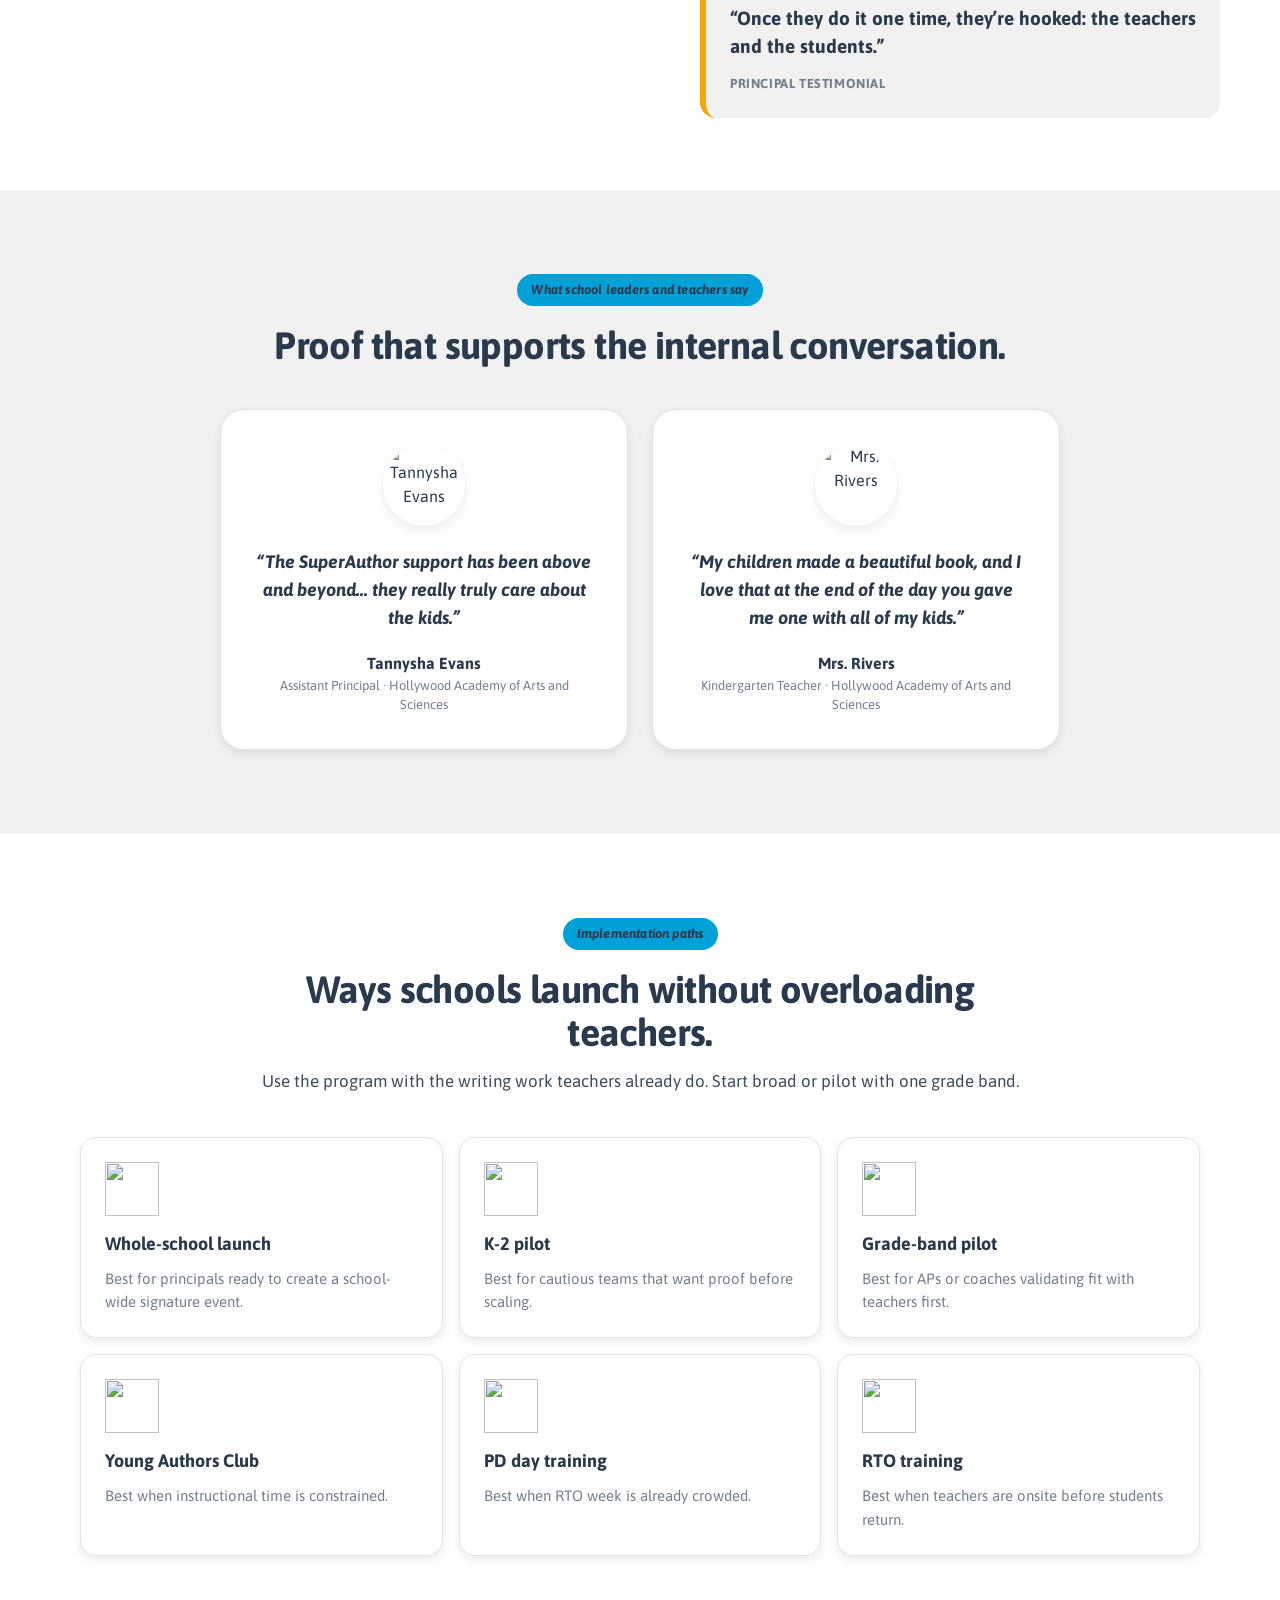
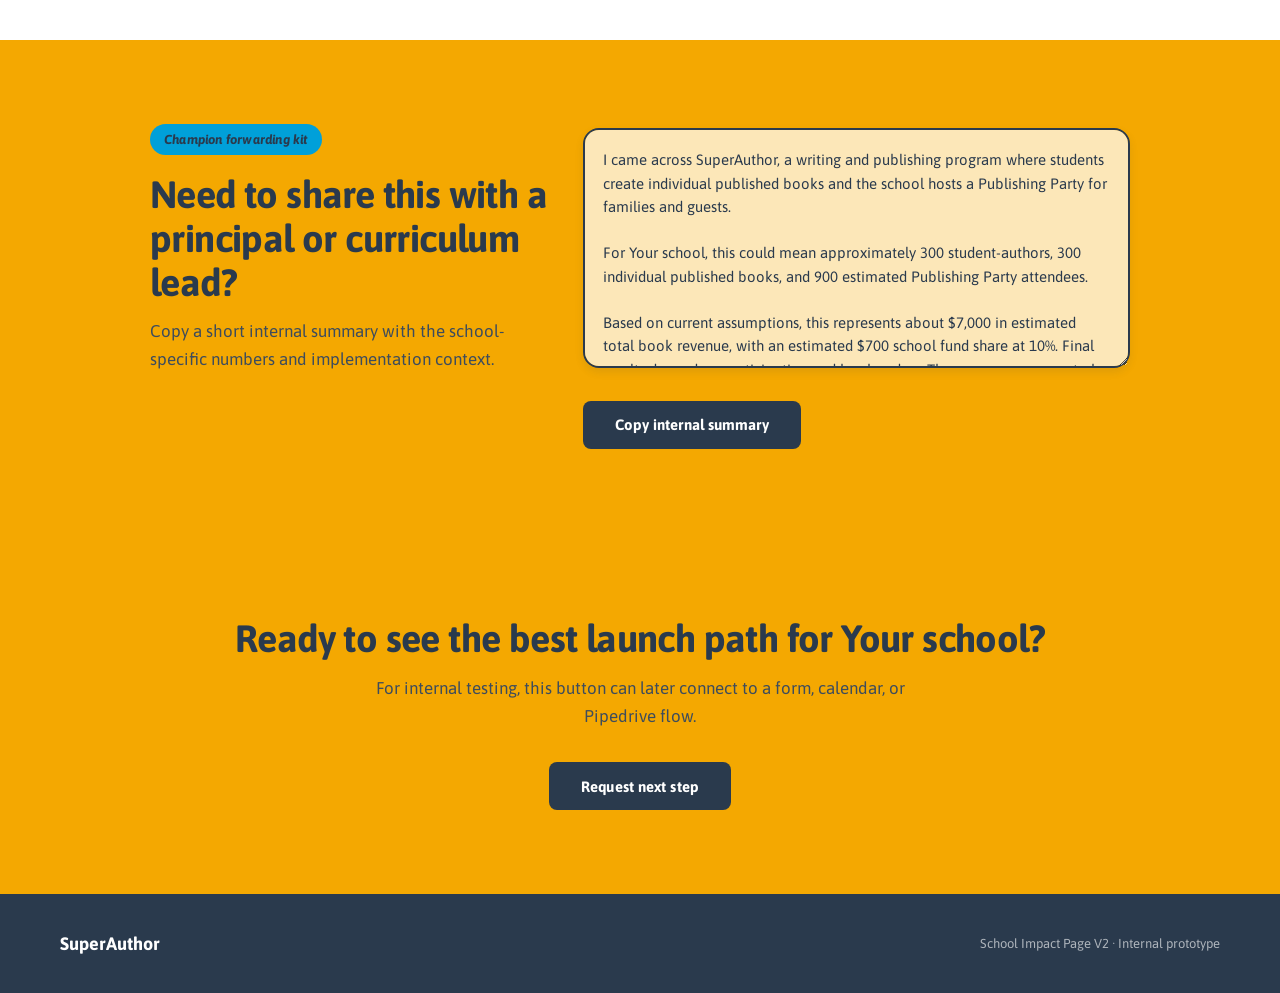
==== commit 22a4fce9: "Add files via upload" ====
--- a/index.html
+++ b/index.html
@@ -257,7 +257,7 @@
 
   <footer class="footer">
     <span>SuperAuthor</span>
-    <span> </span>
+    <span>School Impact Page V2 · Internal prototype</span>
   </footer>
 
   <script src="script.js"></script>
